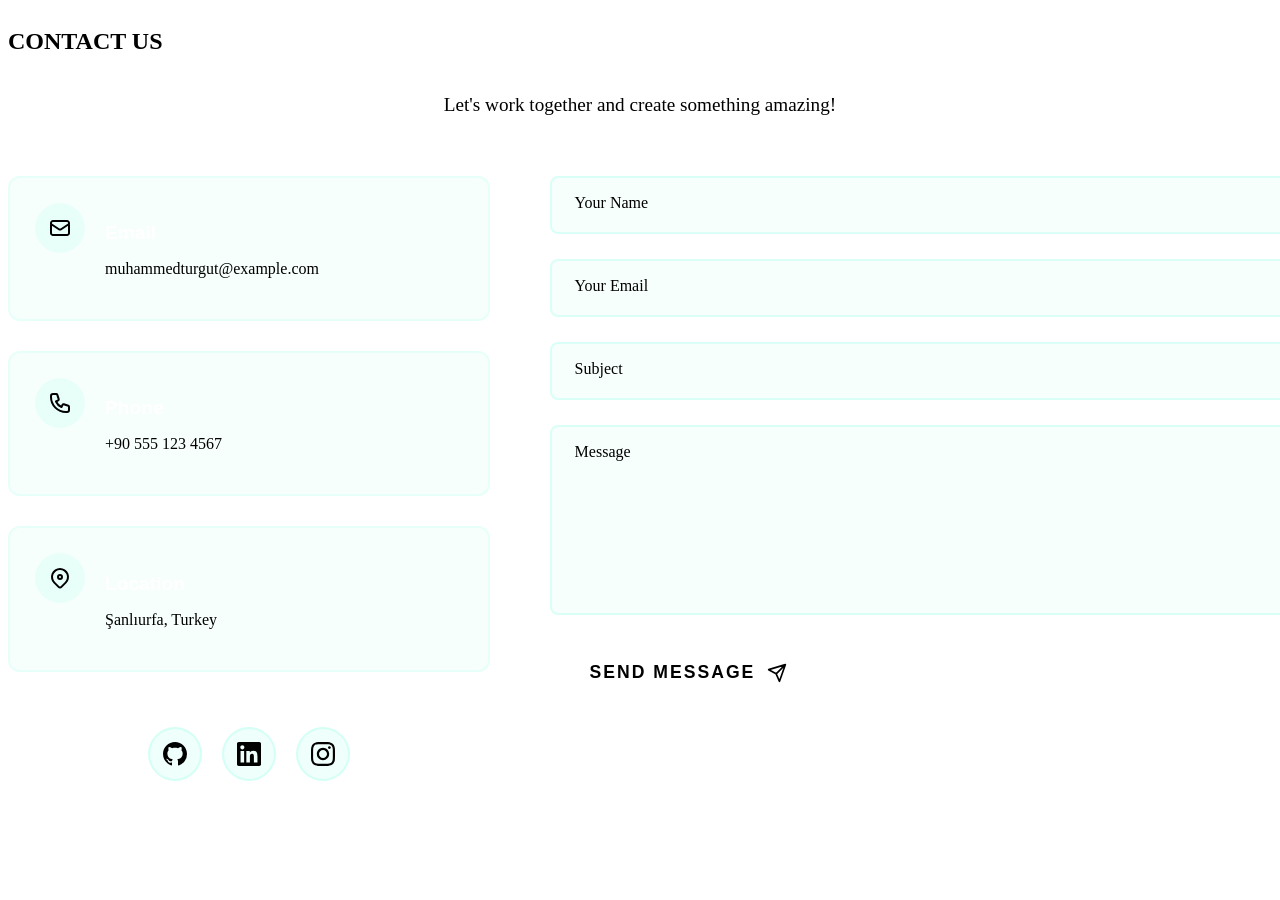
==== contact_us.html @ b5639a61 "Web Sitesi sayfalarını yapıyorum" ====
<!DOCTYPE html>
<html lang="en">
<head>
    <meta charset="UTF-8">
    <meta name="viewport" content="width=,, initial-scale=1.0">
    <title>Document</title>
    <style>
/* ============================================
   CONTACT US SECTION
   ============================================ */

#contact .section-content h1 {
  animation: fadeInUp 1s ease-out;
  position: relative;
  display: inline-block;
}

#contact .section-content h1::after {
  content: '';
  position: absolute;
  bottom: -15px;
  left: 50%;
  transform: translateX(-50%);
  width: 0;
  height: 3px;
  background: var(--accent-color);
  animation: centerLineGrow 1.2s ease-out 0.5s forwards;
}

.contact-subtitle {
  font-size: 1.2rem;
  color: var(--text-color);
  text-align: center;
  margin-bottom: 60px;
  animation: fadeInUp 1.2s ease-out 0.3s backwards;
}

.contact-container {
  display: grid;
  grid-template-columns: 1fr 1.5fr;
  gap: 60px;
  margin-top: 60px;
  animation: fadeInUp 1.4s ease-out 0.5s backwards;
}

/* ============================================
   SOL TARAF - İLETİŞİM BİLGİLERİ
   ============================================ */

.contact-info {
  display: flex;
  flex-direction: column;
  gap: 30px;
}

.contact-item {
  display: flex;
  align-items: flex-start;
  gap: 20px;
  padding: 25px;
  background: rgba(100, 255, 218, 0.05);
  border: 2px solid rgba(100, 255, 218, 0.1);
  border-radius: 12px;
  transition: all 0.4s ease;
  animation: fadeInLeft 0.8s ease-out backwards;
}

.contact-item:nth-child(1) { animation-delay: 0.6s; }
.contact-item:nth-child(2) { animation-delay: 0.7s; }
.contact-item:nth-child(3) { animation-delay: 0.8s; }

.contact-item:hover {
  background: rgba(100, 255, 218, 0.1);
  border-color: var(--accent-color);
  transform: translateX(10px);
  box-shadow: 0 10px 30px rgba(100, 255, 218, 0.2);
}

.contact-icon {
  width: 50px;
  height: 50px;
  min-width: 50px;
  display: flex;
  align-items: center;
  justify-content: center;
  background: rgba(100, 255, 218, 0.1);
  border-radius: 50%;
  transition: all 0.4s ease;
}

.contact-item:hover .contact-icon {
  background: var(--accent-color);
  transform: rotate(360deg) scale(1.1);
}

.contact-icon svg {
  width: 24px;
  height: 24px;
  color: var(--accent-color);
  transition: color 0.3s ease;
}

.contact-item:hover .contact-icon svg {
  color: #0a2332;
}

.contact-details h3 {
  font-size: 1.2rem;
  color: white;
  margin-bottom: 8px;
  font-family: 'GTProelium', sans-serif;
}

.contact-details p {
  font-size: 1rem;
  color: var(--text-color);
}

/* Sosyal Medya Linkleri */
.contact-socials {
  display: flex;
  gap: 20px;
  padding: 25px;
  justify-content: center;
  animation: fadeInLeft 0.8s ease-out 0.9s backwards;
}

.contact-socials a {
  width: 50px;
  height: 50px;
  display: flex;
  align-items: center;
  justify-content: center;
  background: rgba(100, 255, 218, 0.1);
  border: 2px solid rgba(100, 255, 218, 0.2);
  border-radius: 50%;
  transition: all 0.4s cubic-bezier(0.68, -0.55, 0.265, 1.55);
}

.contact-socials a:hover {
  background: var(--accent-color);
  border-color: var(--accent-color);
  transform: translateY(-8px) scale(1.15) rotate(5deg);
  box-shadow: 0 10px 25px rgba(100, 255, 218, 0.4);
}

.contact-socials svg {
  width: 24px;
  height: 24px;
  fill: var(--accent-color);
  transition: fill 0.3s ease;
}

.contact-socials a:hover svg {
  fill: #0a2332;
}

/* ============================================
   SAĞ TARAF - İLETİŞİM FORMU
   ============================================ */

.contact-form-wrapper {
  animation: fadeInRight 1s ease-out 0.7s backwards;
}

.contact-form {
  display: flex;
  flex-direction: column;
  gap: 25px;
}

.form-group {
  position: relative;
}

.form-group input,
.form-group textarea {
  width: 100%;
  padding: 18px 20px;
  background: rgba(100, 255, 218, 0.05);
  border: 2px solid rgba(100, 255, 218, 0.2);
  border-radius: 8px;
  color: white;
  font-size: 1rem;
  font-family: 'GTProelium', sans-serif;
  transition: all 0.3s ease;
  outline: none;
}

.form-group textarea {
  resize: vertical;
  min-height: 150px;
}

.form-group input:focus,
.form-group textarea:focus {
  border-color: var(--accent-color);
  background: rgba(100, 255, 218, 0.1);
  box-shadow: 0 0 20px rgba(100, 255, 218, 0.2);
}

.form-group label {
  position: absolute;
  left: 20px;
  top: 18px;
  color: var(--text-color);
  font-size: 1rem;
  pointer-events: none;
  transition: all 0.3s ease;
  background: transparent;
  padding: 0 5px;
}

.form-group input:focus + label,
.form-group textarea:focus + label,
.form-group input:not(:placeholder-shown) + label,
.form-group textarea:not(:placeholder-shown) + label {
  top: -12px;
  left: 15px;
  font-size: 0.85rem;
  color: var(--accent-color);
  background: var(--main-bg-color);
}

/* Submit Button */
.submit-button {
  display: inline-flex;
  align-items: center;
  justify-content: center;
  gap: 12px;
  padding: 18px 40px;
  background: transparent;
  border: 2px solid var(--accent-color);
  color: var(--accent-color);
  font-size: 1.1rem;
  font-weight: 600;
  font-family: 'Hatten', sans-serif;
  letter-spacing: 2px;
  cursor: pointer;
  border-radius: 8px;
  transition: all 0.4s cubic-bezier(0.68, -0.55, 0.265, 1.55);
  position: relative;
  overflow: hidden;
  align-self: flex-start;
}

.submit-button::before {
  content: '';
  position: absolute;
  inset: 0;
  background: var(--accent-color);
  transform: scaleX(0);
  transform-origin: left;
  transition: transform 0.4s ease;
  z-index: -1;
}

.submit-button:hover::before {
  transform: scaleX(1);
}

.submit-button:hover {
  color: #0a2332;
  transform: translateY(-5px);
  box-shadow: 0 15px 35px rgba(100, 255, 218, 0.4);
}

.submit-button svg {
  width: 20px;
  height: 20px;
  transition: transform 0.3s ease;
}

.submit-button:hover svg {
  transform: translateX(5px) rotate(45deg);
}

/* ============================================
   RESPONSIVE DESIGN
   ============================================ */

@media (max-width: 1024px) {
  .contact-container {
    grid-template-columns: 1fr;
    gap: 50px;
  }

  .contact-info {
    order: 2;
  }

  .contact-form-wrapper {
    order: 1;
  }
}

@media (max-width: 768px) {
  .contact-subtitle {
    font-size: 1rem;
  }

  .contact-item {
    padding: 20px;
  }

  .contact-details h3 {
    font-size: 1rem;
  }

  .contact-details p {
    font-size: 0.9rem;
  }

  .form-group input,
  .form-group textarea {
    padding: 15px 18px;
  }

  .submit-button {
    width: 100%;
    padding: 16px 30px;
  }
}

/* ============================================
   ANİMASYONLAR
   ============================================ */

@keyframes fadeInLeft {
  from {
    opacity: 0;
    transform: translateX(-30px);
  }
  to {
    opacity: 1;
    transform: translateX(0);
  }
}

@keyframes fadeInRight {
  from {
    opacity: 0;
    transform: translateX(30px);
  }
  to {
    opacity: 1;
    transform: translateX(0);
  }
}
</style>
</head>
<body>
    <section id="contact" class="section">
    <div class="section-content">
        <h1>CONTACT US</h1>
        <p class="contact-subtitle">Let's work together and create something amazing!</p>
        
        <div class="contact-container">
            <!-- Sol taraf - İletişim Bilgileri -->
            <div class="contact-info">
                <div class="contact-item">
                    <div class="contact-icon">
                        <svg viewBox="0 0 24 24" fill="none" xmlns="http://www.w3.org/2000/svg">
                            <path d="M3 8L10.89 13.26C11.2187 13.4793 11.6049 13.5963 12 13.5963C12.3951 13.5963 12.7813 13.4793 13.11 13.26L21 8M5 19H19C19.5304 19 20.0391 18.7893 20.4142 18.4142C20.7893 18.0391 21 17.5304 21 17V7C21 6.46957 20.7893 5.96086 20.4142 5.58579C20.0391 5.21071 19.5304 5 19 5H5C4.46957 5 3.96086 5.21071 3.58579 5.58579C3.21071 5.96086 3 6.46957 3 7V17C3 17.5304 3.21071 18.0391 3.58579 18.4142C3.96086 18.7893 4.46957 19 5 19Z" stroke="currentColor" stroke-width="2" stroke-linecap="round" stroke-linejoin="round"/>
                        </svg>
                    </div>
                    <div class="contact-details">
                        <h3>Email</h3>
                        <p>muhammedturgut@example.com</p>
                    </div>
                </div>

                <div class="contact-item">
                    <div class="contact-icon">
                        <svg viewBox="0 0 24 24" fill="none" xmlns="http://www.w3.org/2000/svg">
                            <path d="M3 5C3 3.89543 3.89543 3 5 3H8.27924C8.70967 3 9.09181 3.27543 9.22792 3.68377L10.7257 8.17721C10.8831 8.64932 10.6694 9.16531 10.2243 9.38787L7.96701 10.5165C9.06925 12.9612 11.0388 14.9308 13.4835 16.033L14.6121 13.7757C14.8347 13.3306 15.3507 13.1169 15.8228 13.2743L20.3162 14.7721C20.7246 14.9082 21 15.2903 21 15.7208V19C21 20.1046 20.1046 21 19 21H18C9.71573 21 3 14.2843 3 6V5Z" stroke="currentColor" stroke-width="2" stroke-linecap="round" stroke-linejoin="round"/>
                        </svg>
                    </div>
                    <div class="contact-details">
                        <h3>Phone</h3>
                        <p>+90 555 123 4567</p>
                    </div>
                </div>

                <div class="contact-item">
                    <div class="contact-icon">
                        <svg viewBox="0 0 24 24" fill="none" xmlns="http://www.w3.org/2000/svg">
                            <path d="M17.657 16.657L13.414 20.9C13.039 21.2746 12.5306 21.4851 12.0005 21.4851C11.4704 21.4851 10.962 21.2746 10.587 20.9L6.343 16.657C5.22422 15.5381 4.46234 14.1127 4.15369 12.5608C3.84504 11.009 4.00349 9.40047 4.60901 7.93868C5.21452 6.4769 6.2399 5.22749 7.55548 4.34846C8.87107 3.46943 10.4178 3.00024 12 3.00024C13.5822 3.00024 15.1289 3.46943 16.4445 4.34846C17.7601 5.22749 18.7855 6.4769 19.391 7.93868C19.9965 9.40047 20.155 11.009 19.8463 12.5608C19.5377 14.1127 18.7758 15.5381 17.657 16.657Z" stroke="currentColor" stroke-width="2" stroke-linecap="round" stroke-linejoin="round"/>
                            <path d="M12 13C13.1046 13 14 12.1046 14 11C14 9.89543 13.1046 9 12 9C10.8954 9 10 9.89543 10 11C10 12.1046 10.8954 13 12 13Z" stroke="currentColor" stroke-width="2" stroke-linecap="round" stroke-linejoin="round"/>
                        </svg>
                    </div>
                    <div class="contact-details">
                        <h3>Location</h3>
                        <p>Şanlıurfa, Turkey</p>
                    </div>
                </div>

                <div class="contact-socials">
                    <a href="https://github.com/muhammed-turgut" target="_blank" rel="noopener noreferrer">
                        <svg viewBox="0 0 24 24" xmlns="http://www.w3.org/2000/svg">
                            <path d="M12 0C5.37 0 0 5.37 0 12c0 5.31 3.435 9.795 8.205 11.385.6.105.825-.255.825-.57 0-.285-.015-1.23-.015-2.235-3.015.555-3.795-.735-4.035-1.41-.135-.345-.72-1.41-1.23-1.695-.42-.225-1.02-.78-.015-.795.945-.015 1.62.87 1.845 1.23 1.08 1.815 2.805 1.305 3.495.99.105-.78.42-1.305.765-1.605-2.67-.3-5.46-1.335-5.46-5.925 0-1.305.465-2.385 1.23-3.225-.12-.3-.54-1.53.12-3.18 0 0 1.005-.315 3.3 1.23.96-.27 1.98-.405 3-.405s2.04.135 3 .405c2.295-1.56 3.3-1.23 3.3-1.23.66 1.65.24 2.88.12 3.18.765.84 1.23 1.905 1.23 3.225 0 4.605-2.805 5.625-5.475 5.925.435.375.81 1.095.81 2.22 0 1.605-.015 2.895-.015 3.3 0 .315.225.69.825.57A12.02 12.02 0 0024 12c0-6.63-5.37-12-12-12z"/>
                        </svg>
                    </a>
                    <a href="https://www.linkedin.com/in/muhammed-turgut/" target="_blank" rel="noopener noreferrer">
                        <svg viewBox="0 0 24 24" xmlns="http://www.w3.org/2000/svg">
                            <path d="M20.447 20.452h-3.554v-5.569c0-1.328-.027-3.037-1.852-3.037-1.853 0-2.136 1.445-2.136 2.939v5.667H9.351V9h3.414v1.561h.046c.477-.9 1.637-1.85 3.37-1.85 3.601 0 4.267 2.37 4.267 5.455v6.286zM5.337 7.433c-1.144 0-2.063-.926-2.063-2.065 0-1.138.92-2.063 2.063-2.063 1.14 0 2.064.925 2.064 2.063 0 1.139-.925 2.065-2.064 2.065zm1.782 13.019H3.555V9h3.564v11.452zM22.225 0H1.771C.792 0 0 .774 0 1.729v20.542C0 23.227.792 24 1.771 24h20.451C23.2 24 24 23.227 24 22.271V1.729C24 .774 23.2 0 22.222 0h.003z"/>
                        </svg>
                    </a>
                    <a href="https://www.instagram.com/muhammedturgut_e?igsh=MTA4OXpsaDVxODE4aA==" target="_blank" rel="noopener noreferrer">
                        <svg viewBox="0 0 24 24" xmlns="http://www.w3.org/2000/svg">
                            <path d="M12 0C8.74 0 8.333.015 7.053.072 5.775.132 4.905.333 4.14.63c-.789.306-1.459.717-2.126 1.384S.935 3.35.63 4.14C.333 4.905.131 5.775.072 7.053.012 8.333 0 8.74 0 12s.015 3.667.072 4.947c.06 1.277.261 2.148.558 2.913.306.788.717 1.459 1.384 2.126.667.666 1.336 1.079 2.126 1.384.766.296 1.636.499 2.913.558C8.333 23.988 8.74 24 12 24s3.667-.015 4.947-.072c1.277-.06 2.148-.262 2.913-.558.788-.306 1.459-.718 2.126-1.384.666-.667 1.079-1.335 1.384-2.126.296-.765.499-1.636.558-2.913.06-1.28.072-1.687.072-4.947s-.015-3.667-.072-4.947c-.06-1.277-.262-2.149-.558-2.913-.306-.789-.718-1.459-1.384-2.126C21.319 1.347 20.651.935 19.86.63c-.765-.297-1.636-.499-2.913-.558C15.667.012 15.26 0 12 0zm0 2.16c3.203 0 3.585.016 4.85.071 1.17.055 1.805.249 2.227.415.562.217.96.477 1.382.896.419.42.679.819.896 1.381.164.422.36 1.057.413 2.227.057 1.266.07 1.646.07 4.85s-.015 3.585-.074 4.85c-.061 1.17-.256 1.805-.421 2.227-.224.562-.479.96-.899 1.382-.419.419-.824.679-1.38.896-.42.164-1.065.36-2.235.413-1.274.057-1.649.07-4.859.07-3.211 0-3.586-.015-4.859-.074-1.171-.061-1.816-.256-2.236-.421-.569-.224-.96-.479-1.379-.899-.421-.419-.69-.824-.9-1.38-.165-.42-.359-1.065-.42-2.235-.045-1.26-.061-1.649-.061-4.844 0-3.196.016-3.586.061-4.861.061-1.17.255-1.814.42-2.234.21-.57.479-.96.9-1.381.419-.419.81-.689 1.379-.898.42-.166 1.051-.361 2.221-.421 1.275-.045 1.65-.06 4.859-.06l.045.03zm0 3.678c-3.405 0-6.162 2.76-6.162 6.162 0 3.405 2.76 6.162 6.162 6.162 3.405 0 6.162-2.76 6.162-6.162 0-3.405-2.76-6.162-6.162-6.162zM12 16c-2.21 0-4-1.79-4-4s1.79-4 4-4 4 1.79 4 4-1.79 4-4 4zm7.846-10.405c0 .795-.646 1.44-1.44 1.44-.795 0-1.44-.646-1.44-1.44 0-.794.646-1.439 1.44-1.439.793-.001 1.44.645 1.44 1.439z"/>
                        </svg>
                    </a>
                </div>
            </div>

            <!-- Sağ taraf - İletişim Formu -->
            <div class="contact-form-wrapper">
                <form class="contact-form" action="#" method="POST">
                    <div class="form-group">
                        <input type="text" id="name" name="name" required placeholder=" ">
                        <label for="name">Your Name</label>
                    </div>

                    <div class="form-group">
                        <input type="email" id="email" name="email" required placeholder=" ">
                        <label for="email">Your Email</label>
                    </div>

                    <div class="form-group">
                        <input type="text" id="subject" name="subject" required placeholder=" ">
                        <label for="subject">Subject</label>
                    </div>

                    <div class="form-group">
                        <textarea id="message" name="message" rows="5" required placeholder=" "></textarea>
                        <label for="message">Message</label>
                    </div>

                    <button type="submit" class="submit-button">
                        <span>SEND MESSAGE</span>
                        <svg viewBox="0 0 24 24" fill="none" xmlns="http://www.w3.org/2000/svg">
                            <path d="M22 2L11 13M22 2L15 22L11 13M22 2L2 8L11 13" stroke="currentColor" stroke-width="2" stroke-linecap="round" stroke-linejoin="round"/>
                        </svg>
                    </button>
                </form>
            </div>
        </div>
    </div>
</section>
</body>
</html>
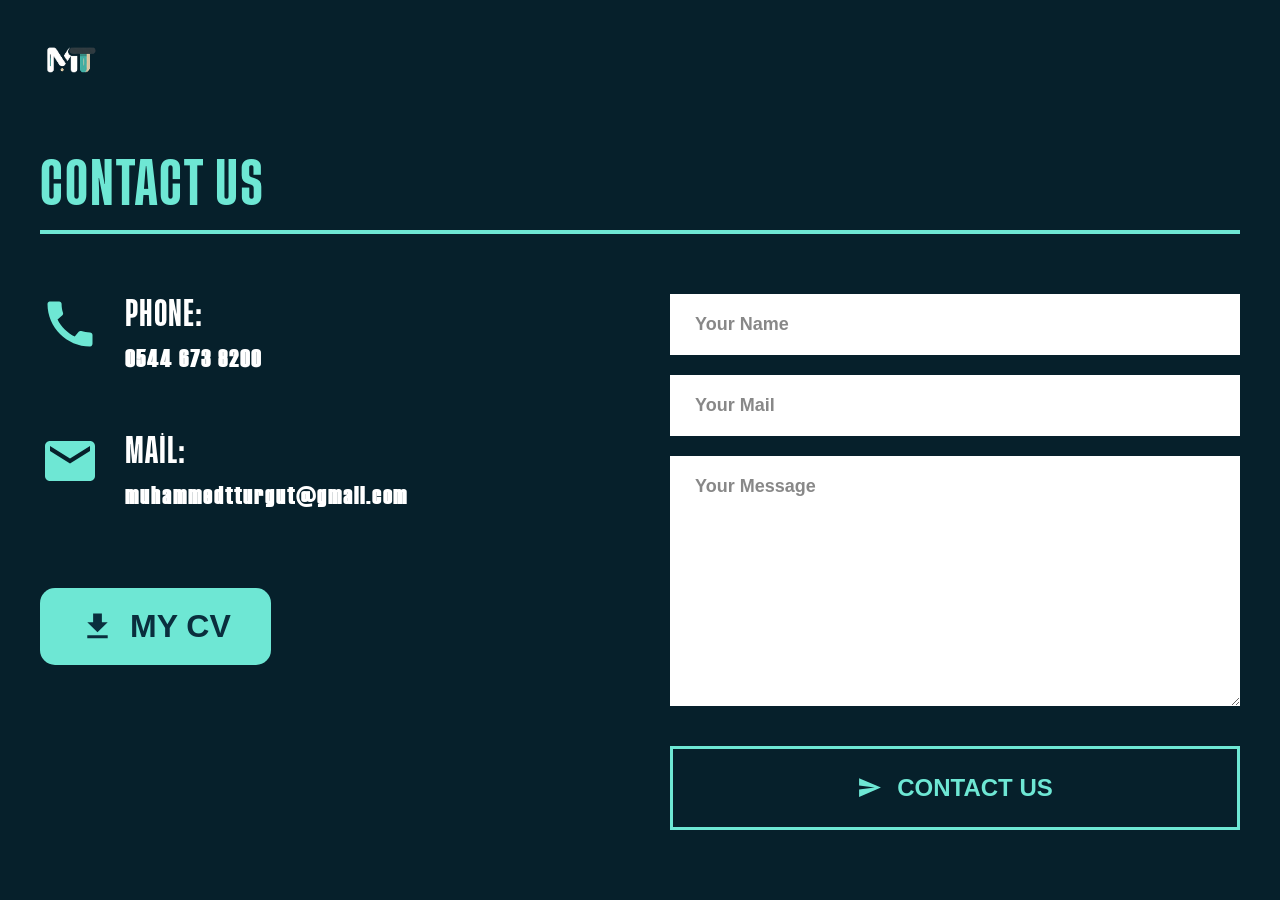
==== commit 479803c7: "ana sayfa ve iletişim sayffası düzeltildi" ====
--- a/contact_us.html
+++ b/contact_us.html
@@ -1,452 +1,310 @@
 <!DOCTYPE html>
-<html lang="en">
+<html lang="tr">
+
 <head>
     <meta charset="UTF-8">
-    <meta name="viewport" content="width=,, initial-scale=1.0">
-    <title>Document</title>
+    <meta name="viewport" content="width=device-width, initial-scale=1.0">
+    <title>Muhammed Turgut</title>
     <style>
-/* ============================================
-   CONTACT US SECTION
-   ============================================ */
-
-#contact .section-content h1 {
-  animation: fadeInUp 1s ease-out;
-  position: relative;
-  display: inline-block;
-}
-
-#contact .section-content h1::after {
-  content: '';
-  position: absolute;
-  bottom: -15px;
-  left: 50%;
-  transform: translateX(-50%);
-  width: 0;
-  height: 3px;
-  background: var(--accent-color);
-  animation: centerLineGrow 1.2s ease-out 0.5s forwards;
-}
-
-.contact-subtitle {
-  font-size: 1.2rem;
-  color: var(--text-color);
-  text-align: center;
-  margin-bottom: 60px;
-  animation: fadeInUp 1.2s ease-out 0.3s backwards;
-}
-
-.contact-container {
-  display: grid;
-  grid-template-columns: 1fr 1.5fr;
-  gap: 60px;
-  margin-top: 60px;
-  animation: fadeInUp 1.4s ease-out 0.5s backwards;
-}
-
-/* ============================================
-   SOL TARAF - İLETİŞİM BİLGİLERİ
-   ============================================ */
-
-.contact-info {
-  display: flex;
-  flex-direction: column;
-  gap: 30px;
-}
-
-.contact-item {
-  display: flex;
-  align-items: flex-start;
-  gap: 20px;
-  padding: 25px;
-  background: rgba(100, 255, 218, 0.05);
-  border: 2px solid rgba(100, 255, 218, 0.1);
-  border-radius: 12px;
-  transition: all 0.4s ease;
-  animation: fadeInLeft 0.8s ease-out backwards;
-}
-
-.contact-item:nth-child(1) { animation-delay: 0.6s; }
-.contact-item:nth-child(2) { animation-delay: 0.7s; }
-.contact-item:nth-child(3) { animation-delay: 0.8s; }
-
-.contact-item:hover {
-  background: rgba(100, 255, 218, 0.1);
-  border-color: var(--accent-color);
-  transform: translateX(10px);
-  box-shadow: 0 10px 30px rgba(100, 255, 218, 0.2);
-}
-
-.contact-icon {
-  width: 50px;
-  height: 50px;
-  min-width: 50px;
-  display: flex;
-  align-items: center;
-  justify-content: center;
-  background: rgba(100, 255, 218, 0.1);
-  border-radius: 50%;
-  transition: all 0.4s ease;
-}
-
-.contact-item:hover .contact-icon {
-  background: var(--accent-color);
-  transform: rotate(360deg) scale(1.1);
-}
-
-.contact-icon svg {
-  width: 24px;
-  height: 24px;
-  color: var(--accent-color);
-  transition: color 0.3s ease;
-}
-
-.contact-item:hover .contact-icon svg {
-  color: #0a2332;
-}
-
-.contact-details h3 {
-  font-size: 1.2rem;
-  color: white;
-  margin-bottom: 8px;
-  font-family: 'GTProelium', sans-serif;
-}
-
-.contact-details p {
-  font-size: 1rem;
-  color: var(--text-color);
-}
-
-/* Sosyal Medya Linkleri */
-.contact-socials {
-  display: flex;
-  gap: 20px;
-  padding: 25px;
-  justify-content: center;
-  animation: fadeInLeft 0.8s ease-out 0.9s backwards;
-}
-
-.contact-socials a {
-  width: 50px;
-  height: 50px;
-  display: flex;
-  align-items: center;
-  justify-content: center;
-  background: rgba(100, 255, 218, 0.1);
-  border: 2px solid rgba(100, 255, 218, 0.2);
-  border-radius: 50%;
-  transition: all 0.4s cubic-bezier(0.68, -0.55, 0.265, 1.55);
-}
-
-.contact-socials a:hover {
-  background: var(--accent-color);
-  border-color: var(--accent-color);
-  transform: translateY(-8px) scale(1.15) rotate(5deg);
-  box-shadow: 0 10px 25px rgba(100, 255, 218, 0.4);
-}
-
-.contact-socials svg {
-  width: 24px;
-  height: 24px;
-  fill: var(--accent-color);
-  transition: fill 0.3s ease;
-}
-
-.contact-socials a:hover svg {
-  fill: #0a2332;
-}
-
-/* ============================================
-   SAĞ TARAF - İLETİŞİM FORMU
-   ============================================ */
-
-.contact-form-wrapper {
-  animation: fadeInRight 1s ease-out 0.7s backwards;
-}
-
-.contact-form {
-  display: flex;
-  flex-direction: column;
-  gap: 25px;
-}
-
-.form-group {
-  position: relative;
-}
-
-.form-group input,
-.form-group textarea {
-  width: 100%;
-  padding: 18px 20px;
-  background: rgba(100, 255, 218, 0.05);
-  border: 2px solid rgba(100, 255, 218, 0.2);
-  border-radius: 8px;
-  color: white;
-  font-size: 1rem;
-  font-family: 'GTProelium', sans-serif;
-  transition: all 0.3s ease;
-  outline: none;
-}
-
-.form-group textarea {
-  resize: vertical;
-  min-height: 150px;
-}
-
-.form-group input:focus,
-.form-group textarea:focus {
-  border-color: var(--accent-color);
-  background: rgba(100, 255, 218, 0.1);
-  box-shadow: 0 0 20px rgba(100, 255, 218, 0.2);
-}
-
-.form-group label {
-  position: absolute;
-  left: 20px;
-  top: 18px;
-  color: var(--text-color);
-  font-size: 1rem;
-  pointer-events: none;
-  transition: all 0.3s ease;
-  background: transparent;
-  padding: 0 5px;
-}
-
-.form-group input:focus + label,
-.form-group textarea:focus + label,
-.form-group input:not(:placeholder-shown) + label,
-.form-group textarea:not(:placeholder-shown) + label {
-  top: -12px;
-  left: 15px;
-  font-size: 0.85rem;
-  color: var(--accent-color);
-  background: var(--main-bg-color);
-}
-
-/* Submit Button */
-.submit-button {
-  display: inline-flex;
-  align-items: center;
-  justify-content: center;
-  gap: 12px;
-  padding: 18px 40px;
-  background: transparent;
-  border: 2px solid var(--accent-color);
-  color: var(--accent-color);
-  font-size: 1.1rem;
-  font-weight: 600;
-  font-family: 'Hatten', sans-serif;
-  letter-spacing: 2px;
-  cursor: pointer;
-  border-radius: 8px;
-  transition: all 0.4s cubic-bezier(0.68, -0.55, 0.265, 1.55);
-  position: relative;
-  overflow: hidden;
-  align-self: flex-start;
-}
-
-.submit-button::before {
-  content: '';
-  position: absolute;
-  inset: 0;
-  background: var(--accent-color);
-  transform: scaleX(0);
-  transform-origin: left;
-  transition: transform 0.4s ease;
-  z-index: -1;
-}
-
-.submit-button:hover::before {
-  transform: scaleX(1);
-}
-
-.submit-button:hover {
-  color: #0a2332;
-  transform: translateY(-5px);
-  box-shadow: 0 15px 35px rgba(100, 255, 218, 0.4);
-}
-
-.submit-button svg {
-  width: 20px;
-  height: 20px;
-  transition: transform 0.3s ease;
-}
-
-.submit-button:hover svg {
-  transform: translateX(5px) rotate(45deg);
-}
-
-/* ============================================
-   RESPONSIVE DESIGN
-   ============================================ */
-
-@media (max-width: 1024px) {
-  .contact-container {
-    grid-template-columns: 1fr;
-    gap: 50px;
-  }
-
-  .contact-info {
-    order: 2;
-  }
-
-  .contact-form-wrapper {
-    order: 1;
-  }
-}
-
-@media (max-width: 768px) {
-  .contact-subtitle {
-    font-size: 1rem;
-  }
-
-  .contact-item {
-    padding: 20px;
-  }
-
-  .contact-details h3 {
-    font-size: 1rem;
-  }
-
-  .contact-details p {
-    font-size: 0.9rem;
-  }
-
-  .form-group input,
-  .form-group textarea {
-    padding: 15px 18px;
-  }
-
-  .submit-button {
-    width: 100%;
-    padding: 16px 30px;
-  }
-}
-
-/* ============================================
-   ANİMASYONLAR
-   ============================================ */
-
-@keyframes fadeInLeft {
-  from {
-    opacity: 0;
-    transform: translateX(-30px);
-  }
-  to {
-    opacity: 1;
-    transform: translateX(0);
-  }
-}
-
-@keyframes fadeInRight {
-  from {
-    opacity: 0;
-    transform: translateX(30px);
-  }
-  to {
-    opacity: 1;
-    transform: translateX(0);
-  }
-}
-</style>
+        * {
+            margin: 0;
+            padding: 0;
+            box-sizing: border-box;
+        }
+
+        @font-face {
+            font-family: 'GTProelium';
+            src: url('assets/fonts/gt_proelium.otf') format('opentype');
+            font-weight: normal;
+            font-style: normal;
+        }
+
+        @font-face {
+            font-family: 'Hatten';
+            src: url('assets/fonts/hatten.ttf') format('truetype');
+            font-weight: normal;
+            font-style: normal;
+        }
+
+        body {
+            font-family: 'Arial Black', Arial, sans-serif;
+            background: #06202B;
+            min-height: 100vh;
+            padding: 40px 20px;
+        }
+
+        .container {
+            max-width: 1200px;
+            margin: 0 auto;
+        }
+
+        h1 {
+            font-family: 'GTProelium', Arial Black, sans-serif;
+            color: #6ee7d4;
+            font-size: 48px;
+            font-weight: 900;
+            text-transform: uppercase;
+            margin-bottom: 10px;
+            letter-spacing: 2px;
+        }
+
+        h3 {
+            font-family: 'GTProelium', Arial Black, sans-serif;
+            color: #ffffff;
+            font-size: 24px;
+            font-weight: 900;
+            text-transform: uppercase;
+            margin-bottom: 10px;
+            letter-spacing: 2px;
+        }
+
+        p {
+            font-family: 'Hatten', sans-serif;
+            font-weight: normal;
+            color: #ffffff;
+            font-size: 20px;
+            margin-bottom: 10px;
+            letter-spacing: 2px;
+        }
+
+        .logo {
+            margin-bottom: 60px;
+        }
+
+        .logo img {
+            width: 60px;
+            height: auto;
+        }
+
+        h1 {
+            color: #6ee7d4;
+            font-size: 48px;
+            font-weight: 900;
+            text-transform: uppercase;
+            margin-bottom: 10px;
+            letter-spacing: 2px;
+        }
+
+        .title-underline {
+            width: 100%;
+            height: 4px;
+            background: #6ee7d4;
+            margin-bottom: 60px;
+        }
+
+        .content-wrapper {
+            display: grid;
+            grid-template-columns: 1fr 1fr;
+            gap: 60px;
+            align-items: start;
+        }
+
+        .contact-info {
+            color: white;
+        }
+
+        .info-item {
+            display: flex;
+            align-items: flex-start;
+            margin-bottom: 50px;
+        }
+
+        .info-icon {
+            width: 60px;
+            height: 60px;
+            margin-right: 25px;
+            flex-shrink: 0;
+        }
+
+        .info-icon svg {
+            width: 100%;
+            height: 100%;
+            fill: #6ee7d4;
+        }
+
+        .info-text h3 {
+            font-size: 28px;
+            font-weight: 900;
+            text-transform: uppercase;
+            margin-bottom: 8px;
+            letter-spacing: 1px;
+        }
+
+        .info-text p {
+            font-size: 24px;
+            font-weight: 700;
+        }
+
+        .cv-button {
+            display: inline-flex;
+            align-items: center;
+            gap: 15px;
+            background: #6ee7d4;
+            color: #0a2e3d;
+            padding: 20px 40px;
+            border-radius: 15px;
+            text-decoration: none;
+            font-size: 32px;
+            font-weight: 900;
+            text-transform: uppercase;
+            transition: all 0.3s ease;
+            margin-top: 20px;
+        }
+
+        .cv-button:hover {
+            transform: translateY(-3px);
+            box-shadow: 0 10px 25px rgba(110, 231, 212, 0.3);
+        }
+
+        .cv-icon {
+            width: 35px;
+            height: 35px;
+        }
+
+        .contact-form {
+            display: flex;
+            flex-direction: column;
+            gap: 20px;
+        }
+
+        .form-input {
+            width: 100%;
+            padding: 20px 25px;
+            font-size: 18px;
+            font-weight: 600;
+            color: #888;
+            background: white;
+            border: none;
+            outline: none;
+            font-family: Arial, sans-serif;
+        }
+
+        .form-input::placeholder {
+            color: #888;
+            font-weight: 600;
+        }
+
+        textarea.form-input {
+            min-height: 250px;
+            resize: vertical;
+        }
+
+        .submit-button {
+            width: 100%;
+            padding: 25px;
+            background: transparent;
+            border: 3px solid #6ee7d4;
+            color: #6ee7d4;
+            font-size: 24px;
+            font-weight: 900;
+            text-transform: uppercase;
+            cursor: pointer;
+            transition: all 0.3s ease;
+            display: flex;
+            align-items: center;
+            justify-content: center;
+            gap: 15px;
+            margin-top: 20px;
+        }
+
+        .submit-button:hover {
+            background: #6ee7d4;
+            color: #0a2e3d;
+            transform: translateY(-2px);
+        }
+
+        .submit-icon {
+            width: 25px;
+            height: 25px;
+        }
+
+        @media (max-width: 968px) {
+            .content-wrapper {
+                grid-template-columns: 1fr;
+                gap: 40px;
+            }
+
+            h1 {
+                font-size: 36px;
+            }
+
+            .info-text h3 {
+                font-size: 22px;
+            }
+
+            .info-text p {
+                font-size: 18px;
+            }
+
+            .cv-button {
+                font-size: 24px;
+                padding: 15px 30px;
+            }
+        }
+    </style>
 </head>
+
 <body>
-    <section id="contact" class="section">
-    <div class="section-content">
-        <h1>CONTACT US</h1>
-        <p class="contact-subtitle">Let's work together and create something amazing!</p>
-        
-        <div class="contact-container">
-            <!-- Sol taraf - İletişim Bilgileri -->
+    <div class="container">
+        <div class="logo">
+            <a href="index.html">
+                <img src="assets/image/site_logo.png" alt="MU Logo">
+            </a>
+        </div>
+
+
+        <h1>Contact Us</h1>
+        <div class="title-underline"></div>
+
+        <div class="content-wrapper">
             <div class="contact-info">
-                <div class="contact-item">
-                    <div class="contact-icon">
-                        <svg viewBox="0 0 24 24" fill="none" xmlns="http://www.w3.org/2000/svg">
-                            <path d="M3 8L10.89 13.26C11.2187 13.4793 11.6049 13.5963 12 13.5963C12.3951 13.5963 12.7813 13.4793 13.11 13.26L21 8M5 19H19C19.5304 19 20.0391 18.7893 20.4142 18.4142C20.7893 18.0391 21 17.5304 21 17V7C21 6.46957 20.7893 5.96086 20.4142 5.58579C20.0391 5.21071 19.5304 5 19 5H5C4.46957 5 3.96086 5.21071 3.58579 5.58579C3.21071 5.96086 3 6.46957 3 7V17C3 17.5304 3.21071 18.0391 3.58579 18.4142C3.96086 18.7893 4.46957 19 5 19Z" stroke="currentColor" stroke-width="2" stroke-linecap="round" stroke-linejoin="round"/>
+                <div class="info-item">
+                    <div class="info-icon">
+                        <svg viewBox="0 0 24 24">
+                            <path
+                                d="M20.01 15.38c-1.23 0-2.42-.2-3.53-.56-.35-.12-.74-.03-1.01.24l-1.57 1.97c-2.83-1.35-5.48-3.9-6.89-6.83l1.95-1.66c.27-.28.35-.67.24-1.02-.37-1.11-.56-2.3-.56-3.53 0-.54-.45-.99-.99-.99H4.19C3.65 3 3 3.24 3 3.99 3 13.28 10.73 21 20.01 21c.71 0 .99-.63.99-1.18v-3.45c0-.54-.45-.99-.99-.99z" />
                         </svg>
                     </div>
-                    <div class="contact-details">
-                        <h3>Email</h3>
-                        <p>muhammedturgut@example.com</p>
+                    <div class="info-text">
+                        <h3>Phone:</h3>
+                        <p>0544 673 8200</p>
                     </div>
                 </div>
 
-                <div class="contact-item">
-                    <div class="contact-icon">
-                        <svg viewBox="0 0 24 24" fill="none" xmlns="http://www.w3.org/2000/svg">
-                            <path d="M3 5C3 3.89543 3.89543 3 5 3H8.27924C8.70967 3 9.09181 3.27543 9.22792 3.68377L10.7257 8.17721C10.8831 8.64932 10.6694 9.16531 10.2243 9.38787L7.96701 10.5165C9.06925 12.9612 11.0388 14.9308 13.4835 16.033L14.6121 13.7757C14.8347 13.3306 15.3507 13.1169 15.8228 13.2743L20.3162 14.7721C20.7246 14.9082 21 15.2903 21 15.7208V19C21 20.1046 20.1046 21 19 21H18C9.71573 21 3 14.2843 3 6V5Z" stroke="currentColor" stroke-width="2" stroke-linecap="round" stroke-linejoin="round"/>
+                <div class="info-item">
+                    <div class="info-icon">
+                        <svg viewBox="0 0 24 24">
+                            <path
+                                d="M20 4H4c-1.1 0-1.99.9-1.99 2L2 18c0 1.1.9 2 2 2h16c1.1 0 2-.9 2-2V6c0-1.1-.9-2-2-2zm0 4l-8 5-8-5V6l8 5 8-5v2z" />
                         </svg>
                     </div>
-                    <div class="contact-details">
-                        <h3>Phone</h3>
-                        <p>+90 555 123 4567</p>
+                    <div class="info-text">
+                        <h3>Mail:</h3>
+                        <p>muhammedtturgut@gmail.com</p>
                     </div>
                 </div>
 
-                <div class="contact-item">
-                    <div class="contact-icon">
-                        <svg viewBox="0 0 24 24" fill="none" xmlns="http://www.w3.org/2000/svg">
-                            <path d="M17.657 16.657L13.414 20.9C13.039 21.2746 12.5306 21.4851 12.0005 21.4851C11.4704 21.4851 10.962 21.2746 10.587 20.9L6.343 16.657C5.22422 15.5381 4.46234 14.1127 4.15369 12.5608C3.84504 11.009 4.00349 9.40047 4.60901 7.93868C5.21452 6.4769 6.2399 5.22749 7.55548 4.34846C8.87107 3.46943 10.4178 3.00024 12 3.00024C13.5822 3.00024 15.1289 3.46943 16.4445 4.34846C17.7601 5.22749 18.7855 6.4769 19.391 7.93868C19.9965 9.40047 20.155 11.009 19.8463 12.5608C19.5377 14.1127 18.7758 15.5381 17.657 16.657Z" stroke="currentColor" stroke-width="2" stroke-linecap="round" stroke-linejoin="round"/>
-                            <path d="M12 13C13.1046 13 14 12.1046 14 11C14 9.89543 13.1046 9 12 9C10.8954 9 10 9.89543 10 11C10 12.1046 10.8954 13 12 13Z" stroke="currentColor" stroke-width="2" stroke-linecap="round" stroke-linejoin="round"/>
-                        </svg>
-                    </div>
-                    <div class="contact-details">
-                        <h3>Location</h3>
-                        <p>Şanlıurfa, Turkey</p>
-                    </div>
-                </div>
-
-                <div class="contact-socials">
-                    <a href="https://github.com/muhammed-turgut" target="_blank" rel="noopener noreferrer">
-                        <svg viewBox="0 0 24 24" xmlns="http://www.w3.org/2000/svg">
-                            <path d="M12 0C5.37 0 0 5.37 0 12c0 5.31 3.435 9.795 8.205 11.385.6.105.825-.255.825-.57 0-.285-.015-1.23-.015-2.235-3.015.555-3.795-.735-4.035-1.41-.135-.345-.72-1.41-1.23-1.695-.42-.225-1.02-.78-.015-.795.945-.015 1.62.87 1.845 1.23 1.08 1.815 2.805 1.305 3.495.99.105-.78.42-1.305.765-1.605-2.67-.3-5.46-1.335-5.46-5.925 0-1.305.465-2.385 1.23-3.225-.12-.3-.54-1.53.12-3.18 0 0 1.005-.315 3.3 1.23.96-.27 1.98-.405 3-.405s2.04.135 3 .405c2.295-1.56 3.3-1.23 3.3-1.23.66 1.65.24 2.88.12 3.18.765.84 1.23 1.905 1.23 3.225 0 4.605-2.805 5.625-5.475 5.925.435.375.81 1.095.81 2.22 0 1.605-.015 2.895-.015 3.3 0 .315.225.69.825.57A12.02 12.02 0 0024 12c0-6.63-5.37-12-12-12z"/>
-                        </svg>
-                    </a>
-                    <a href="https://www.linkedin.com/in/muhammed-turgut/" target="_blank" rel="noopener noreferrer">
-                        <svg viewBox="0 0 24 24" xmlns="http://www.w3.org/2000/svg">
-                            <path d="M20.447 20.452h-3.554v-5.569c0-1.328-.027-3.037-1.852-3.037-1.853 0-2.136 1.445-2.136 2.939v5.667H9.351V9h3.414v1.561h.046c.477-.9 1.637-1.85 3.37-1.85 3.601 0 4.267 2.37 4.267 5.455v6.286zM5.337 7.433c-1.144 0-2.063-.926-2.063-2.065 0-1.138.92-2.063 2.063-2.063 1.14 0 2.064.925 2.064 2.063 0 1.139-.925 2.065-2.064 2.065zm1.782 13.019H3.555V9h3.564v11.452zM22.225 0H1.771C.792 0 0 .774 0 1.729v20.542C0 23.227.792 24 1.771 24h20.451C23.2 24 24 23.227 24 22.271V1.729C24 .774 23.2 0 22.222 0h.003z"/>
-                        </svg>
-                    </a>
-                    <a href="https://www.instagram.com/muhammedturgut_e?igsh=MTA4OXpsaDVxODE4aA==" target="_blank" rel="noopener noreferrer">
-                        <svg viewBox="0 0 24 24" xmlns="http://www.w3.org/2000/svg">
-                            <path d="M12 0C8.74 0 8.333.015 7.053.072 5.775.132 4.905.333 4.14.63c-.789.306-1.459.717-2.126 1.384S.935 3.35.63 4.14C.333 4.905.131 5.775.072 7.053.012 8.333 0 8.74 0 12s.015 3.667.072 4.947c.06 1.277.261 2.148.558 2.913.306.788.717 1.459 1.384 2.126.667.666 1.336 1.079 2.126 1.384.766.296 1.636.499 2.913.558C8.333 23.988 8.74 24 12 24s3.667-.015 4.947-.072c1.277-.06 2.148-.262 2.913-.558.788-.306 1.459-.718 2.126-1.384.666-.667 1.079-1.335 1.384-2.126.296-.765.499-1.636.558-2.913.06-1.28.072-1.687.072-4.947s-.015-3.667-.072-4.947c-.06-1.277-.262-2.149-.558-2.913-.306-.789-.718-1.459-1.384-2.126C21.319 1.347 20.651.935 19.86.63c-.765-.297-1.636-.499-2.913-.558C15.667.012 15.26 0 12 0zm0 2.16c3.203 0 3.585.016 4.85.071 1.17.055 1.805.249 2.227.415.562.217.96.477 1.382.896.419.42.679.819.896 1.381.164.422.36 1.057.413 2.227.057 1.266.07 1.646.07 4.85s-.015 3.585-.074 4.85c-.061 1.17-.256 1.805-.421 2.227-.224.562-.479.96-.899 1.382-.419.419-.824.679-1.38.896-.42.164-1.065.36-2.235.413-1.274.057-1.649.07-4.859.07-3.211 0-3.586-.015-4.859-.074-1.171-.061-1.816-.256-2.236-.421-.569-.224-.96-.479-1.379-.899-.421-.419-.69-.824-.9-1.38-.165-.42-.359-1.065-.42-2.235-.045-1.26-.061-1.649-.061-4.844 0-3.196.016-3.586.061-4.861.061-1.17.255-1.814.42-2.234.21-.57.479-.96.9-1.381.419-.419.81-.689 1.379-.898.42-.166 1.051-.361 2.221-.421 1.275-.045 1.65-.06 4.859-.06l.045.03zm0 3.678c-3.405 0-6.162 2.76-6.162 6.162 0 3.405 2.76 6.162 6.162 6.162 3.405 0 6.162-2.76 6.162-6.162 0-3.405-2.76-6.162-6.162-6.162zM12 16c-2.21 0-4-1.79-4-4s1.79-4 4-4 4 1.79 4 4-1.79 4-4 4zm7.846-10.405c0 .795-.646 1.44-1.44 1.44-.795 0-1.44-.646-1.44-1.44 0-.794.646-1.439 1.44-1.439.793-.001 1.44.645 1.44 1.439z"/>
-                        </svg>
-                    </a>
-                </div>
+                <a href="#" class="cv-button">
+                    <svg class="cv-icon" viewBox="0 0 24 24" fill="currentColor">
+                        <path d="M19 9h-4V3H9v6H5l7 7 7-7zM5 18v2h14v-2H5z" />
+                    </svg>
+                    My CV
+                </a>
             </div>
 
-            <!-- Sağ taraf - İletişim Formu -->
-            <div class="contact-form-wrapper">
-                <form class="contact-form" action="#" method="POST">
-                    <div class="form-group">
-                        <input type="text" id="name" name="name" required placeholder=" ">
-                        <label for="name">Your Name</label>
-                    </div>
-
-                    <div class="form-group">
-                        <input type="email" id="email" name="email" required placeholder=" ">
-                        <label for="email">Your Email</label>
-                    </div>
-
-                    <div class="form-group">
-                        <input type="text" id="subject" name="subject" required placeholder=" ">
-                        <label for="subject">Subject</label>
-                    </div>
-
-                    <div class="form-group">
-                        <textarea id="message" name="message" rows="5" required placeholder=" "></textarea>
-                        <label for="message">Message</label>
-                    </div>
-
-                    <button type="submit" class="submit-button">
-                        <span>SEND MESSAGE</span>
-                        <svg viewBox="0 0 24 24" fill="none" xmlns="http://www.w3.org/2000/svg">
-                            <path d="M22 2L11 13M22 2L15 22L11 13M22 2L2 8L11 13" stroke="currentColor" stroke-width="2" stroke-linecap="round" stroke-linejoin="round"/>
-                        </svg>
-                    </button>
-                </form>
-            </div>
+            <form class="contact-form">
+                <input type="text" class="form-input" placeholder="Your Name" required>
+                <input type="email" class="form-input" placeholder="Your Mail" required>
+                <textarea class="form-input" placeholder="Your Message" required></textarea>
+                <button type="submit" class="submit-button">
+                    <svg class="submit-icon" viewBox="0 0 24 24" fill="currentColor">
+                        <path d="M2.01 21L23 12 2.01 3 2 10l15 2-15 2z" />
+                    </svg>
+                    Contact Us
+                </button>
+            </form>
         </div>
     </div>
-</section>
 </body>
+
 </html>
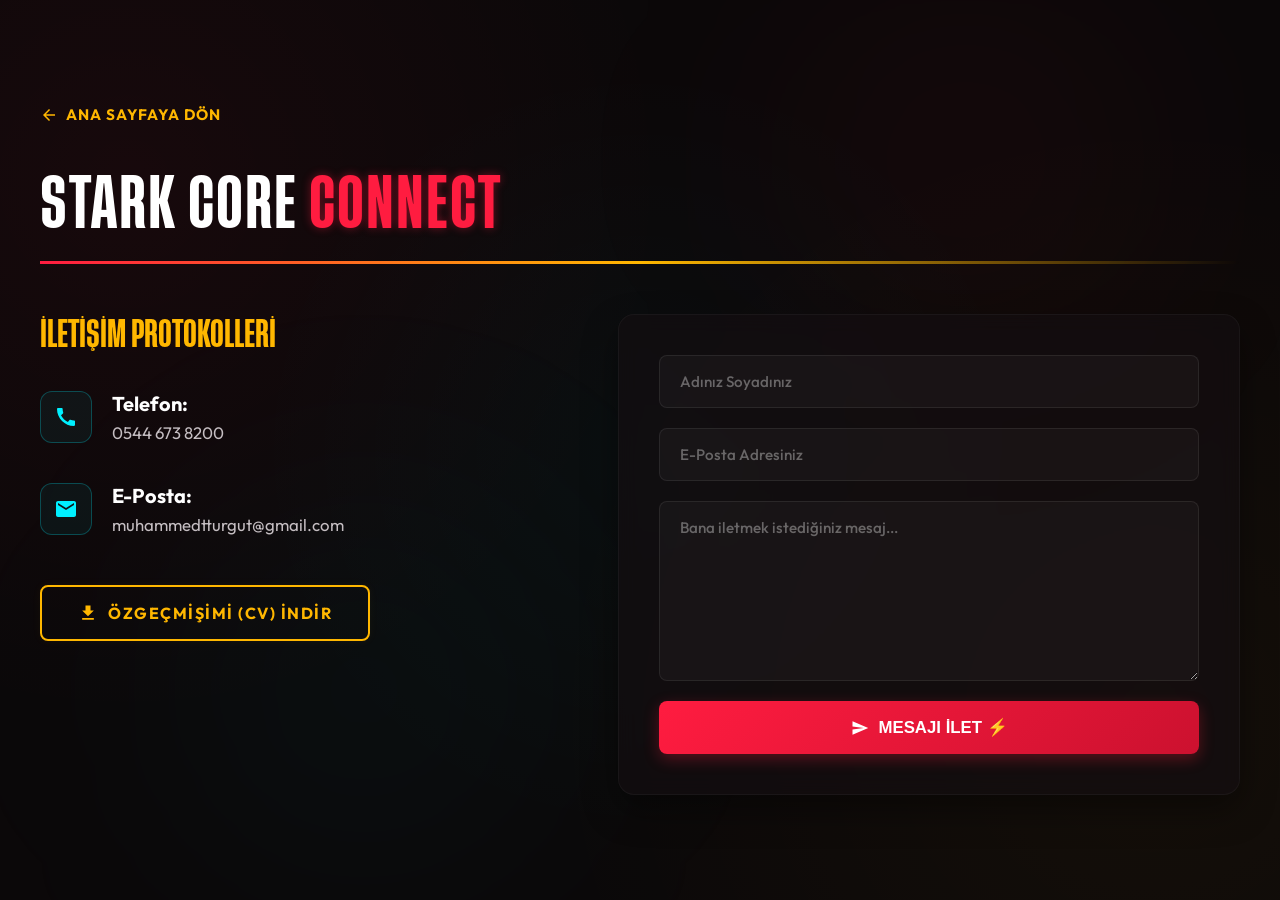
==== commit aa98414d: "refactor: web sayfamın temasını değiştirdim." ====
--- a/contact_us.html
+++ b/contact_us.html
@@ -4,303 +4,152 @@
 <head>
     <meta charset="UTF-8">
     <meta name="viewport" content="width=device-width, initial-scale=1.0">
-    <title>Muhammed Turgut</title>
+    <title>Stark Core Connect - İletişim</title>
+    
+    <!-- 🎨 Aynı fütüristik stil dosyasını yüklüyoruz -->
+    <link rel="stylesheet" href="style.css">
+    
     <style>
-        * {
-            margin: 0;
-            padding: 0;
-            box-sizing: border-box;
-        }
-
-        @font-face {
-            font-family: 'GTProelium';
-            src: url('assets/fonts/gt_proelium.otf') format('opentype');
-            font-weight: normal;
-            font-style: normal;
-        }
-
-        @font-face {
-            font-family: 'Hatten';
-            src: url('assets/fonts/hatten.ttf') format('truetype');
-            font-weight: normal;
-            font-style: normal;
-        }
-
+        /* İletişim sayfasına özel ek ince ayarlar */
         body {
-            font-family: 'Arial Black', Arial, sans-serif;
-            background: #06202B;
+            display: flex;
+            align-items: center;
+            justify-content: center;
             min-height: 100vh;
             padding: 40px 20px;
         }
-
-        .container {
+        
+        .contact-page-container {
             max-width: 1200px;
+            width: 100%;
             margin: 0 auto;
+            position: relative;
+            z-index: 10;
         }
 
-        h1 {
-            font-family: 'GTProelium', Arial Black, sans-serif;
-            color: #6ee7d4;
-            font-size: 48px;
-            font-weight: 900;
+        .back-home-btn {
+            display: inline-flex;
+            align-items: center;
+            gap: 8px;
+            color: var(--accent-gold);
+            text-decoration: none;
+            font-weight: 700;
+            font-size: 0.95rem;
             text-transform: uppercase;
-            margin-bottom: 10px;
-            letter-spacing: 2px;
+            letter-spacing: 1px;
+            margin-bottom: 40px;
+            transition: all 0.3s ease;
         }
 
-        h3 {
-            font-family: 'GTProelium', Arial Black, sans-serif;
-            color: #ffffff;
-            font-size: 24px;
-            font-weight: 900;
-            text-transform: uppercase;
-            margin-bottom: 10px;
-            letter-spacing: 2px;
+        .back-home-btn:hover {
+            color: var(--accent-red);
+            transform: translateX(-5px);
         }
 
-        p {
-            font-family: 'Hatten', sans-serif;
-            font-weight: normal;
-            color: #ffffff;
-            font-size: 20px;
-            margin-bottom: 10px;
-            letter-spacing: 2px;
+        .back-home-btn svg {
+            width: 18px;
+            height: 18px;
+            fill: currentColor;
         }
 
-        .logo {
-            margin-bottom: 60px;
-        }
-
-        .logo img {
-            width: 60px;
-            height: auto;
-        }
-
-        h1 {
-            color: #6ee7d4;
-            font-size: 48px;
-            font-weight: 900;
-            text-transform: uppercase;
-            margin-bottom: 10px;
-            letter-spacing: 2px;
-        }
-
-        .title-underline {
-            width: 100%;
-            height: 4px;
-            background: #6ee7d4;
-            margin-bottom: 60px;
-        }
-
-        .content-wrapper {
-            display: grid;
-            grid-template-columns: 1fr 1fr;
-            gap: 60px;
-            align-items: start;
-        }
-
-        .contact-info {
-            color: white;
-        }
-
-        .info-item {
-            display: flex;
-            align-items: flex-start;
+        .contact-header {
             margin-bottom: 50px;
         }
 
-        .info-icon {
-            width: 60px;
-            height: 60px;
-            margin-right: 25px;
-            flex-shrink: 0;
+        .contact-title {
+            font-size: 3.5rem;
+            font-family: var(--font-title);
+            color: #fff;
+            text-transform: uppercase;
+            letter-spacing: 2px;
+            margin-bottom: 15px;
         }
 
-        .info-icon svg {
-            width: 100%;
-            height: 100%;
-            fill: #6ee7d4;
+        .contact-title span {
+            color: var(--accent-red);
+            text-shadow: 0 0 10px rgba(255, 28, 64, 0.4);
         }
 
-        .info-text h3 {
-            font-size: 28px;
-            font-weight: 900;
-            text-transform: uppercase;
-            margin-bottom: 8px;
-            letter-spacing: 1px;
-        }
-
-        .info-text p {
-            font-size: 24px;
-            font-weight: 700;
-        }
-
-        .cv-button {
-            display: inline-flex;
-            align-items: center;
-            gap: 15px;
-            background: #6ee7d4;
-            color: #0a2e3d;
-            padding: 20px 40px;
-            border-radius: 15px;
-            text-decoration: none;
-            font-size: 32px;
-            font-weight: 900;
-            text-transform: uppercase;
-            transition: all 0.3s ease;
-            margin-top: 20px;
-        }
-
-        .cv-button:hover {
-            transform: translateY(-3px);
-            box-shadow: 0 10px 25px rgba(110, 231, 212, 0.3);
-        }
-
-        .cv-icon {
-            width: 35px;
-            height: 35px;
-        }
-
-        .contact-form {
-            display: flex;
-            flex-direction: column;
-            gap: 20px;
-        }
-
-        .form-input {
+        .title-divider {
             width: 100%;
-            padding: 20px 25px;
-            font-size: 18px;
-            font-weight: 600;
-            color: #888;
-            background: white;
-            border: none;
-            outline: none;
-            font-family: Arial, sans-serif;
-        }
-
-        .form-input::placeholder {
-            color: #888;
-            font-weight: 600;
-        }
-
-        textarea.form-input {
-            min-height: 250px;
-            resize: vertical;
-        }
-
-        .submit-button {
-            width: 100%;
-            padding: 25px;
-            background: transparent;
-            border: 3px solid #6ee7d4;
-            color: #6ee7d4;
-            font-size: 24px;
-            font-weight: 900;
-            text-transform: uppercase;
-            cursor: pointer;
-            transition: all 0.3s ease;
-            display: flex;
-            align-items: center;
-            justify-content: center;
-            gap: 15px;
-            margin-top: 20px;
-        }
-
-        .submit-button:hover {
-            background: #6ee7d4;
-            color: #0a2e3d;
-            transform: translateY(-2px);
-        }
-
-        .submit-icon {
-            width: 25px;
-            height: 25px;
-        }
-
-        @media (max-width: 968px) {
-            .content-wrapper {
-                grid-template-columns: 1fr;
-                gap: 40px;
-            }
-
-            h1 {
-                font-size: 36px;
-            }
-
-            .info-text h3 {
-                font-size: 22px;
-            }
-
-            .info-text p {
-                font-size: 18px;
-            }
-
-            .cv-button {
-                font-size: 24px;
-                padding: 15px 30px;
-            }
+            height: 3px;
+            background: linear-gradient(90deg, var(--accent-red), var(--accent-gold), transparent);
         }
     </style>
+    
+    <script src="contact.js" defer></script>
 </head>
 
 <body>
-    <div class="container">
-        <div class="logo">
-            <a href="index.html">
-                <img src="assets/image/site_logo.png" alt="MU Logo">
-            </a>
+    <!-- 🌌 Arka Plan Fütüristik Işımalar -->
+    <div class="blur-circle blur-circle-1"></div>
+    <div class="blur-circle blur-circle-2"></div>
+
+    <div class="contact-page-container">
+        <!-- Ana Sayfaya Dönüş -->
+        <a href="index.html" class="back-home-btn">
+            <svg viewBox="0 0 24 24">
+                <path d="M20 11H7.83l5.59-5.59L12 4l-8 8 8 8 1.41-1.41L7.83 13H20v-2z"/>
+            </svg>
+            ANA SAYFAYA DÖN
+        </a>
+
+        <!-- Başlık -->
+        <div class="contact-header">
+            <h1 class="contact-title">STARK CORE<span> CONNECT</span></h1>
+            <div class="title-divider"></div>
         </div>
 
-
-        <h1>Contact Us</h1>
-        <div class="title-underline"></div>
-
-        <div class="content-wrapper">
-            <div class="contact-info">
+        <!-- İletişim Detayları Grid -->
+        <div class="contact-grid" style="margin-top: 0;">
+            <!-- İletişim Bilgileri -->
+            <div class="contact-info-container">
+                <h3 class="contact-subtitle">İLETİŞİM PROTOKOLLERİ</h3>
+                
                 <div class="info-item">
                     <div class="info-icon">
                         <svg viewBox="0 0 24 24">
-                            <path
-                                d="M20.01 15.38c-1.23 0-2.42-.2-3.53-.56-.35-.12-.74-.03-1.01.24l-1.57 1.97c-2.83-1.35-5.48-3.9-6.89-6.83l1.95-1.66c.27-.28.35-.67.24-1.02-.37-1.11-.56-2.3-.56-3.53 0-.54-.45-.99-.99-.99H4.19C3.65 3 3 3.24 3 3.99 3 13.28 10.73 21 20.01 21c.71 0 .99-.63.99-1.18v-3.45c0-.54-.45-.99-.99-.99z" />
+                            <path d="M20.01 15.38c-1.23 0-2.42-.2-3.53-.56-.35-.12-.74-.03-1.01.24l-1.57 1.97c-2.83-1.35-5.48-3.9-6.89-6.83l1.95-1.66c.27-.28.35-.67.24-1.02-.37-1.11-.56-2.3-.56-3.53 0-.54-.45-.99-.99-.99H4.19C3.65 3 3 3.24 3 3.99 3 13.28 10.73 21 20.01 21c.71 0 .99-.63.99-1.18v-3.45c0-.54-.45-.99-.99-.99z" />
                         </svg>
                     </div>
                     <div class="info-text">
-                        <h3>Phone:</h3>
+                        <h3>Telefon:</h3>
                         <p>0544 673 8200</p>
                     </div>
                 </div>
-
+                
                 <div class="info-item">
                     <div class="info-icon">
                         <svg viewBox="0 0 24 24">
-                            <path
-                                d="M20 4H4c-1.1 0-1.99.9-1.99 2L2 18c0 1.1.9 2 2 2h16c1.1 0 2-.9 2-2V6c0-1.1-.9-2-2-2zm0 4l-8 5-8-5V6l8 5 8-5v2z" />
+                            <path d="M20 4H4c-1.1 0-1.99.9-1.99 2L2 18c0 1.1.9 2 2 2h16c1.1 0 2-.9 2-2V6c0-1.1-.9-2-2-2zm0 4l-8 5-8-5V6l8 5 8-5v2z" />
                         </svg>
                     </div>
                     <div class="info-text">
-                        <h3>Mail:</h3>
+                        <h3>E-Posta:</h3>
                         <p>muhammedtturgut@gmail.com</p>
                     </div>
                 </div>
-
-                <a href="#" class="cv-button">
-                    <svg class="cv-icon" viewBox="0 0 24 24" fill="currentColor">
-                        <path d="M19 9h-4V3H9v6H5l7 7 7-7zM5 18v2h14v-2H5z" />
-                    </svg>
-                    My CV
-                </a>
+                
+                <div style="margin-top: 50px;">
+                    <a href="#" class="btn-stark btn-stark-outlined" style="gap: 10px;">
+                        <svg viewBox="0 0 24 24" fill="currentColor" style="width: 20px; height: 20px;">
+                            <path d="M19 9h-4V3H9v6H5l7 7 7-7zM5 18v2h14v-2H5z" />
+                        </svg>
+                        ÖZGEÇMİŞİMİ (CV) İNDİR
+                    </a>
+                </div>
             </div>
-
+            
+            <!-- Fütüristik İletişim Formu -->
             <form class="contact-form">
-                <input type="text" class="form-input" placeholder="Your Name" required>
-                <input type="email" class="form-input" placeholder="Your Mail" required>
-                <textarea class="form-input" placeholder="Your Message" required></textarea>
-                <button type="submit" class="submit-button">
-                    <svg class="submit-icon" viewBox="0 0 24 24" fill="currentColor">
+                <input type="text" class="form-input" placeholder="Adınız Soyadınız" required>
+                <input type="email" class="form-input" placeholder="E-Posta Adresiniz" required>
+                <textarea class="form-input" placeholder="Bana iletmek istediğiniz mesaj..." required></textarea>
+                <button type="submit" class="btn-submit">
+                    <svg viewBox="0 0 24 24" fill="currentColor">
                         <path d="M2.01 21L23 12 2.01 3 2 10l15 2-15 2z" />
                     </svg>
-                    Contact Us
+                    MESAJI İLET ⚡
                 </button>
             </form>
         </div>
--- a/style.css
+++ b/style.css
@@ -0,0 +1,1580 @@
+/* 🤖 Muhammed Turgut - Fütüristik Demir Adam (Iron Man) Tasarım Sistemi (style.css) */
+/* Stark Industries UI/UX Lab © 2026. Arayüz protokolü başlatıldı. */
+
+@import url('https://fonts.googleapis.com/css2?family=Outfit:wght@300;400;500;600;700;800;900&display=swap');
+
+/* 🎨 Iron Man Tasarım Değişkenleri */
+:root {
+  --main-bg: #0b0809;             /* Metalik Karbon Siyahı */
+  --card-bg: rgba(20, 15, 17, 0.65); /* Yarı saydam metalik panel */
+  --accent-red: #ff1c40;          /* Hot Rod Stark Kırmızısı */
+  --accent-red-hover: #e51335;
+  --accent-gold: #ffb700;         /* Zırh Altın Sarısı */
+  --glow-cyan: #00f0ff;           /* Ark Reaktörü Buz Mavisi */
+  --text-primary: #ffffff;        /* Birincil Metin Beyazı */
+  --text-secondary: #c5bec2;      /* İkincil Kül Grisi */
+  --border-glow: rgba(0, 240, 255, 0.15);
+  
+  --font-body: 'Outfit', sans-serif;
+  --font-title: 'GTProelium', 'Outfit', sans-serif;
+  --font-accent: 'Hatten', 'Outfit', sans-serif;
+}
+
+@font-face {
+  font-family: 'GTProelium';
+  src: url('assets/fonts/gt_proelium.otf') format('opentype');
+  font-weight: normal;
+  font-style: normal;
+}
+
+@font-face {
+  font-family: 'Hatten';
+  src: url('assets/fonts/hatten.ttf') format('truetype');
+  font-weight: normal;
+  font-style: normal;
+}
+
+/* ============================================
+   GENEL AYARLAR & RESET
+   ============================================ */
+* {
+  margin: 0;
+  padding: 0;
+  box-sizing: border-box;
+}
+
+html {
+  scroll-behavior: smooth;
+  scrollbar-width: thin;
+  scrollbar-color: var(--accent-red) var(--main-bg);
+}
+
+body {
+  background-color: var(--main-bg);
+  color: var(--text-primary);
+  font-family: var(--font-body);
+  overflow-x: hidden;
+  position: relative;
+  background-image: 
+    radial-gradient(circle at 10% 20%, rgba(255, 28, 64, 0.05) 0%, transparent 40%),
+    radial-gradient(circle at 90% 80%, rgba(255, 183, 0, 0.04) 0%, transparent 45%),
+    radial-gradient(circle at 50% 50%, rgba(0, 240, 255, 0.03) 0%, transparent 50%);
+  background-attachment: fixed;
+}
+
+/* Fütüristik Blur Daireler */
+.blur-circle {
+  position: fixed;
+  border-radius: 50%;
+  filter: blur(120px);
+  pointer-events: none;
+  z-index: 1;
+}
+
+.blur-circle-1 {
+  top: -10%;
+  right: 5%;
+  width: 500px;
+  height: 500px;
+  background: radial-gradient(circle, rgba(255, 28, 64, 0.08) 0%, rgba(255, 28, 64, 0) 70%);
+  animation: blurPulse1 12s ease-in-out infinite alternate;
+}
+
+.blur-circle-2 {
+  bottom: -10%;
+  left: 5%;
+  width: 600px;
+  height: 600px;
+  background: radial-gradient(circle, rgba(0, 240, 255, 0.05) 0%, rgba(0, 240, 255, 0) 70%);
+  animation: blurPulse2 15s ease-in-out infinite alternate;
+}
+
+/* ============================================
+   SOL DOCK NAVİGASYON (FLOATING DOCK BAR)
+   ============================================ */
+.floating-dock {
+  position: fixed;
+  left: 45px;
+  top: 50%;
+  transform: translateY(-50%);
+  width: 72px;
+  background: rgba(22, 17, 19, 0.7);
+  border: 1px solid rgba(255, 28, 64, 0.25);
+  border-radius: 40px;
+  padding: 30px 0;
+  display: flex;
+  flex-direction: column;
+  align-items: center;
+  gap: 24px;
+  backdrop-filter: blur(15px);
+  box-shadow: 
+    0 15px 35px rgba(0, 0, 0, 0.6),
+    0 0 15px rgba(0, 240, 255, 0.08);
+  z-index: 999;
+  transition: all 0.4s cubic-bezier(0.165, 0.84, 0.44, 1);
+}
+
+.floating-dock::before {
+  content: '';
+  position: absolute;
+  top: -2px; left: -2px; right: -2px; bottom: -2px;
+  border-radius: 42px;
+  background: linear-gradient(180deg, var(--accent-red), transparent, var(--accent-gold));
+  z-index: -1;
+  opacity: 0.3;
+}
+
+/* Logo alanı */
+.dock-logo {
+  width: 44px;
+  height: 44px;
+  display: flex;
+  align-items: center;
+  justify-content: center;
+  border-bottom: 1px solid rgba(255, 255, 255, 0.1);
+  padding-bottom: 15px;
+  margin-bottom: 5px;
+}
+
+.dock-logo img {
+  width: 32px;
+  height: auto;
+  filter: drop-shadow(0 0 5px var(--accent-red));
+  transition: transform 0.5s ease;
+}
+
+.dock-logo img:hover {
+  transform: rotate(360deg) scale(1.15);
+}
+
+/* Navigasyon Linkleri */
+.dock-link {
+  position: relative;
+  width: 46px;
+  height: 46px;
+  border-radius: 50%;
+  display: flex;
+  align-items: center;
+  justify-content: center;
+  color: var(--text-secondary);
+  text-decoration: none;
+  background: rgba(255, 255, 255, 0.02);
+  border: 1px solid rgba(255, 255, 255, 0.05);
+  transition: all 0.3s cubic-bezier(0.175, 0.885, 0.32, 1.275);
+}
+
+.dock-link svg {
+  width: 20px;
+  height: 20px;
+  fill: currentColor;
+  transition: transform 0.3s ease;
+}
+
+.dock-link:hover {
+  color: var(--accent-red);
+  background: rgba(255, 28, 64, 0.1);
+  border-color: rgba(255, 28, 64, 0.4);
+  box-shadow: 0 0 10px rgba(255, 28, 64, 0.2);
+}
+
+.dock-link:hover svg {
+  transform: scale(1.15);
+}
+
+/* Aktif Durum Protokolü (Ark Reaktörü Mavisi) */
+.dock-link.active {
+  color: var(--glow-cyan);
+  background: rgba(0, 240, 255, 0.1);
+  border-color: var(--glow-cyan);
+  box-shadow: 
+    0 0 15px rgba(0, 240, 255, 0.4),
+    inset 0 0 8px rgba(0, 240, 255, 0.2);
+}
+
+/* İsim etiketi (Tooltip) */
+.dock-link::after {
+  content: attr(data-title);
+  position: absolute;
+  left: 90px;
+  background: var(--card-bg);
+  border: 1px solid var(--accent-red);
+  color: #fff;
+  padding: 6px 14px;
+  font-size: 0.8rem;
+  font-weight: 600;
+  border-radius: 4px;
+  white-space: nowrap;
+  opacity: 0;
+  pointer-events: none;
+  transform: translateX(-15px);
+  transition: all 0.3s cubic-bezier(0.075, 0.82, 0.165, 1);
+  box-shadow: 0 5px 15px rgba(0,0,0,0.5);
+}
+
+.dock-link:hover::after {
+  opacity: 1;
+  transform: translateX(0);
+}
+
+/* ============================================
+   ANA İÇERİK YAPISI (WRAPPERS)
+   ============================================ */
+.main-wrapper {
+  margin-left: 170px; /* Sol dock için alan bırakıyoruz */
+  padding-right: 50px;
+}
+
+/* Bölümler */
+section {
+  min-height: 100vh;
+  display: flex;
+  align-items: center;
+  justify-content: center;
+  padding: 100px 0;
+  position: relative;
+  z-index: 2;
+}
+
+.section-content {
+  max-width: 1200px;
+  width: 100%;
+}
+
+.section-title {
+  font-size: 3rem;
+  font-family: var(--font-title);
+  color: #fff;
+  text-transform: uppercase;
+  margin-bottom: 50px;
+  position: relative;
+  display: inline-block;
+  letter-spacing: 2px;
+}
+
+.section-title span {
+  color: var(--accent-red);
+  text-shadow: 0 0 10px rgba(255, 28, 64, 0.4);
+}
+
+.section-title::after {
+  content: '';
+  position: absolute;
+  bottom: -10px;
+  left: 0;
+  width: 80px;
+  height: 4px;
+  background: linear-gradient(90deg, var(--accent-red), var(--accent-gold));
+  border-radius: 2px;
+}
+
+/* ============================================
+   KAHRAMAN ALANI (HERO SECTION - #main)
+   ============================================ */
+#main {
+  min-height: 100vh;
+  display: grid;
+  grid-template-columns: 1.2fr 0.8fr;
+  align-items: center;
+  gap: 60px;
+}
+
+.hero-content {
+  max-width: 700px;
+}
+
+.hero-welcome {
+  font-family: var(--font-accent);
+  color: var(--accent-gold);
+  font-size: 1.6rem;
+  letter-spacing: 3px;
+  margin-bottom: 10px;
+  text-transform: uppercase;
+}
+
+.hero-title {
+  font-size: 5rem;
+  font-weight: 900;
+  line-height: 1.05;
+  margin-bottom: 20px;
+  font-family: var(--font-title);
+  background: linear-gradient(135deg, #ffffff 30%, var(--accent-red) 100%);
+  -webkit-background-clip: text;
+  -webkit-text-fill-color: transparent;
+  background-clip: text;
+  letter-spacing: -1px;
+}
+
+.hero-subtitle-container {
+  min-height: 38px;
+  margin-bottom: 30px;
+}
+
+.hero-subtitle {
+  color: var(--glow-cyan);
+  font-size: 1.8rem;
+  font-weight: 600;
+  text-shadow: 0 0 15px rgba(0, 240, 255, 0.45);
+  border-right: 3px solid var(--glow-cyan);
+  white-space: nowrap;
+  animation: blinkCursor 0.75s step-end infinite;
+}
+
+.hero-description {
+  color: var(--text-secondary);
+  font-size: 1.15rem;
+  line-height: 1.8;
+  margin-bottom: 45px;
+}
+
+/* Butonlar */
+.hero-actions {
+  display: flex;
+  gap: 20px;
+}
+
+.btn-stark {
+  display: inline-flex;
+  align-items: center;
+  justify-content: center;
+  padding: 16px 36px;
+  font-size: 1rem;
+  font-weight: 700;
+  font-family: var(--font-body);
+  text-transform: uppercase;
+  text-decoration: none;
+  letter-spacing: 1.5px;
+  border-radius: 8px;
+  transition: all 0.3s cubic-bezier(0.175, 0.885, 0.32, 1.275);
+  cursor: pointer;
+}
+
+.btn-stark-filled {
+  background: linear-gradient(135deg, var(--accent-red) 0%, #cc112f 100%);
+  color: #fff;
+  border: none;
+  box-shadow: 
+    0 5px 20px rgba(255, 28, 64, 0.35),
+    0 0 10px rgba(0, 240, 255, 0.1);
+}
+
+.btn-stark-filled:hover {
+  transform: translateY(-4px);
+  box-shadow: 
+    0 8px 25px rgba(255, 28, 64, 0.5),
+    0 0 15px rgba(0, 240, 255, 0.3);
+  background: linear-gradient(135deg, #ff3c5b 0%, var(--accent-red) 100%);
+}
+
+.btn-stark-outlined {
+  background: transparent;
+  color: var(--accent-gold);
+  border: 2px solid var(--accent-gold);
+  box-shadow: 0 0 10px rgba(255, 183, 0, 0.05);
+}
+
+.btn-stark-outlined:hover {
+  transform: translateY(-4px);
+  background: rgba(255, 183, 0, 0.08);
+  border-color: #ffd000;
+  color: #fff;
+  box-shadow: 0 8px 20px rgba(255, 183, 0, 0.2);
+}
+
+/* FÜTÜRİSTİK GÖRSEL ALAN (ARK REAKTÖRÜ PROVASI) */
+.hero-visual {
+  display: flex;
+  justify-content: center;
+  align-items: center;
+  position: relative;
+}
+
+/* Dönen Ark Reaktörü Çemberleri */
+.arc-reactor-ring {
+  position: absolute;
+  border-radius: 50%;
+  border: 1px dashed var(--glow-cyan);
+  opacity: 0.3;
+  pointer-events: none;
+}
+
+.arc-reactor-1 {
+  width: 440px;
+  height: 440px;
+  animation: rotateClockwise 25s linear infinite;
+  border-width: 2px;
+  opacity: 0.15;
+}
+
+.arc-reactor-2 {
+  width: 380px;
+  height: 380px;
+  animation: rotateCounterClockwise 15s linear infinite;
+  border: 2px dotted var(--accent-red);
+  opacity: 0.2;
+}
+
+.developer-avatar-container {
+  position: relative;
+  width: 300px;
+  height: 300px;
+  border-radius: 50%;
+  padding: 8px;
+  background: linear-gradient(135deg, var(--accent-red), var(--accent-gold));
+  box-shadow: 
+    0 0 30px rgba(255, 28, 64, 0.4),
+    0 0 50px rgba(0, 240, 255, 0.2);
+  z-index: 5;
+  animation: floatAvatar 6s ease-in-out infinite;
+}
+
+.developer-avatar-container::before {
+  content: '';
+  position: absolute;
+  top: -10px; left: -10px; right: -10px; bottom: -10px;
+  border-radius: 50%;
+  border: 2px solid var(--glow-cyan);
+  box-shadow: 0 0 20px rgba(0, 240, 255, 0.3);
+  animation: pulseReactor 3s ease-in-out infinite;
+}
+
+.developer-avatar {
+  width: 100%;
+  height: 100%;
+  border-radius: 50%;
+  object-fit: cover;
+  border: 4px solid var(--main-bg);
+  background-color: var(--main-bg);
+}
+
+/* ============================================
+   HAKKINDA ALANI (ABOUT SECTION - #about)
+   ============================================ */
+.about-grid {
+  display: grid;
+  grid-template-columns: 320px 1fr;
+  gap: 60px;
+  align-items: start;
+}
+
+.about-card-visual {
+  display: flex;
+  flex-direction: column;
+  align-items: center;
+}
+
+.about-image-wrapper {
+  width: 260px;
+  height: 260px;
+  border-radius: 20px;
+  overflow: hidden;
+  border: 3px solid rgba(255, 28, 64, 0.3);
+  box-shadow: 
+    0 10px 30px rgba(0,0,0,0.5),
+    0 0 15px rgba(255, 28, 64, 0.15);
+  position: relative;
+  transition: all 0.4s ease;
+}
+
+.about-image-wrapper img {
+  width: 100%;
+  height: 100%;
+  object-fit: cover;
+  transition: transform 0.5s ease;
+}
+
+.about-image-wrapper:hover img {
+  transform: scale(1.08) rotate(1deg);
+}
+
+.about-image-wrapper::after {
+  content: '';
+  position: absolute;
+  top: 0; left: 0; right: 0; bottom: 0;
+  border: 1px solid var(--glow-cyan);
+  border-radius: 18px;
+  pointer-events: none;
+  opacity: 0.4;
+  margin: 5px;
+}
+
+.about-content-box {
+  background: var(--card-bg);
+  border: 1px solid rgba(255, 255, 255, 0.05);
+  border-left: 4px solid var(--accent-red);
+  padding: 40px;
+  border-radius: 12px;
+  backdrop-filter: blur(10px);
+  box-shadow: 0 15px 35px rgba(0,0,0,0.4);
+  position: relative;
+}
+
+.about-content-box::before {
+  content: 'STARK CORE v3.5';
+  position: absolute;
+  top: 15px;
+  right: 20px;
+  font-family: var(--font-body);
+  font-size: 0.75rem;
+  font-weight: 700;
+  color: rgba(255, 255, 255, 0.15);
+  letter-spacing: 1px;
+}
+
+.about-subtitle {
+  font-family: var(--font-title);
+  color: var(--accent-gold);
+  font-size: 2.2rem;
+  margin-bottom: 25px;
+}
+
+.about-text {
+  font-size: 1.1rem;
+  line-height: 1.8;
+  color: var(--text-secondary);
+}
+
+.about-text p {
+  margin-bottom: 20px;
+}
+
+/* ============================================
+   YETENEKLER ALANI (SKILLS SECTION - #skills)
+   ============================================ */
+.skills-grid {
+  display: grid;
+  grid-template-columns: repeat(auto-fit, minmax(280px, 1fr));
+  gap: 35px;
+  margin-top: 20px;
+}
+
+.skill-item {
+  background: var(--card-bg);
+  border: 1px solid rgba(255, 255, 255, 0.04);
+  padding: 30px;
+  border-radius: 12px;
+  backdrop-filter: blur(10px);
+  text-align: center;
+  transition: all 0.3s cubic-bezier(0.165, 0.84, 0.44, 1);
+  position: relative;
+  overflow: hidden;
+}
+
+.skill-item::before {
+  content: '';
+  position: absolute;
+  top: 0; left: 0; right: 0; height: 3px;
+  background: linear-gradient(90deg, var(--accent-red), var(--accent-gold));
+  opacity: 0.5;
+}
+
+.skill-item:hover {
+  transform: translateY(-8px);
+  border-color: rgba(0, 240, 255, 0.25);
+  box-shadow: 
+    0 15px 30px rgba(0, 0, 0, 0.5),
+    0 0 15px rgba(0, 240, 255, 0.1);
+}
+
+.skill-icon {
+  width: 76px;
+  height: 76px;
+  margin: 0 auto 20px;
+  display: flex;
+  align-items: center;
+  justify-content: center;
+  border-radius: 16px;
+  background: rgba(255, 28, 64, 0.05);
+  border: 1px solid rgba(255, 28, 64, 0.15);
+  transition: all 0.3s ease;
+}
+
+.skill-item:hover .skill-icon {
+  background: rgba(0, 240, 255, 0.06);
+  border-color: var(--glow-cyan);
+  box-shadow: 0 0 15px rgba(0, 240, 255, 0.25);
+}
+
+.skill-icon img {
+  width: 44px;
+  height: 44px;
+  object-fit: contain;
+}
+
+.skill-name {
+  font-size: 1.25rem;
+  font-weight: 700;
+  color: #fff;
+  margin-bottom: 15px;
+}
+
+.skill-bar {
+  width: 100%;
+  height: 8px;
+  background: rgba(255, 255, 255, 0.05);
+  border-radius: 10px;
+  overflow: hidden;
+  position: relative;
+  border: 1px solid rgba(255, 255, 255, 0.02);
+}
+
+.skill-progress {
+  height: 100%;
+  background: linear-gradient(90deg, var(--accent-red), var(--accent-gold));
+  border-radius: 10px;
+  width: 0%; /* JavaScript dinamik olarak dolduracak */
+  transition: width 1.5s cubic-bezier(0.19, 1, 0.22, 1);
+  box-shadow: 0 0 8px var(--accent-red);
+}
+
+/* ============================================
+   PROJELER ALANI (PROJECTS SECTION - #project)
+   ============================================ */
+
+/* Kategori Filtreleri */
+.projects-filter {
+  display: flex;
+  justify-content: center;
+  gap: 15px;
+  margin-bottom: 45px;
+}
+
+.filter-btn {
+  background: rgba(255,255,255,0.02);
+  border: 1px solid rgba(255, 255, 255, 0.08);
+  color: var(--text-secondary);
+  padding: 10px 24px;
+  font-size: 0.95rem;
+  font-weight: 600;
+  border-radius: 30px;
+  cursor: pointer;
+  transition: all 0.3s cubic-bezier(0.175, 0.885, 0.32, 1.275);
+}
+
+.filter-btn:hover {
+  color: #fff;
+  border-color: var(--accent-red);
+  background: rgba(255, 28, 64, 0.05);
+}
+
+.filter-btn.active {
+  color: #fff;
+  background: var(--accent-red);
+  border-color: var(--accent-red);
+  box-shadow: 0 5px 15px rgba(255, 28, 64, 0.4);
+}
+
+/* Projeler Grid */
+.projects-grid {
+  display: grid;
+  grid-template-columns: repeat(auto-fill, minmax(360px, 1fr));
+  gap: 30px;
+  transition: all 0.4s ease;
+}
+
+/* Proje Kartı */
+.project-card {
+  background: var(--card-bg);
+  border: 1px solid rgba(255, 255, 255, 0.04);
+  border-radius: 14px;
+  padding: 30px;
+  display: flex;
+  flex-direction: column;
+  min-height: 380px;
+  backdrop-filter: blur(10px);
+  position: relative;
+  transition: all 0.3s cubic-bezier(0.165, 0.84, 0.44, 1);
+  box-shadow: 0 10px 30px rgba(0,0,0,0.3);
+}
+
+.project-card::before {
+  content: '';
+  position: absolute;
+  top: 0; left: 0; right: 0; bottom: 0;
+  border-radius: 14px;
+  border: 1px solid transparent;
+  pointer-events: none;
+  transition: all 0.3s ease;
+}
+
+.project-card:hover {
+  transform: translateY(-10px);
+  box-shadow: 
+    0 20px 40px rgba(0,0,0,0.6),
+    0 0 20px rgba(255, 28, 64, 0.1);
+}
+
+.project-card:hover::before {
+  border-color: rgba(255, 28, 64, 0.3);
+}
+
+/* Kart Üst Bilgisi */
+.project-card-header {
+  display: flex;
+  justify-content: space-between;
+  align-items: center;
+  margin-bottom: 25px;
+  width: 100%;
+}
+
+.project-icon {
+  width: 58px;
+  height: 58px;
+  border-radius: 12px;
+  background: rgba(255, 255, 255, 0.03);
+  border: 1px solid rgba(255, 255, 255, 0.08);
+  display: flex;
+  align-items: center;
+  justify-content: center;
+  overflow: hidden;
+}
+
+.project-icon img {
+  width: 36px;
+  height: 36px;
+  object-fit: cover;
+}
+
+.project-category-badge {
+  font-size: 0.75rem;
+  font-weight: 700;
+  color: var(--accent-gold);
+  background: rgba(255, 183, 0, 0.1);
+  border: 1px solid rgba(255, 183, 0, 0.25);
+  padding: 4px 12px;
+  border-radius: 20px;
+  text-transform: uppercase;
+  letter-spacing: 1px;
+}
+
+/* Başlık & Açıklama */
+.project-title {
+  font-size: 1.45rem;
+  font-family: var(--font-body);
+  font-weight: 700;
+  color: #fff;
+  margin-bottom: 12px;
+}
+
+.project-description {
+  color: var(--text-secondary);
+  font-size: 0.95rem;
+  line-height: 1.6;
+  margin-bottom: 20px;
+  flex-grow: 1;
+}
+
+/* Teknoloji etiketleri */
+.project-tech-tags {
+  display: flex;
+  flex-wrap: wrap;
+  gap: 8px;
+  margin-bottom: 25px;
+}
+
+.tech-tag {
+  font-size: 0.75rem;
+  font-weight: 600;
+  color: var(--text-secondary);
+  background: rgba(255, 255, 255, 0.03);
+  border: 1px solid rgba(255, 255, 255, 0.06);
+  padding: 4px 10px;
+  border-radius: 4px;
+}
+
+/* Kart Aksiyonları */
+.project-card-actions {
+  display: grid;
+  grid-template-columns: 1fr 1fr;
+  gap: 12px;
+  width: 100%;
+}
+
+.project-btn-detail {
+  background: rgba(255, 28, 64, 0.05);
+  color: var(--accent-red);
+  border: 1px solid rgba(255, 28, 64, 0.25);
+  padding: 10px 0;
+  font-size: 0.85rem;
+  font-weight: 700;
+  border-radius: 6px;
+  cursor: pointer;
+  transition: all 0.3s ease;
+  text-align: center;
+  letter-spacing: 1px;
+}
+
+.project-btn-detail:hover {
+  background: var(--accent-red);
+  color: #fff;
+  border-color: var(--accent-red);
+  box-shadow: 0 4px 12px rgba(255, 28, 64, 0.3);
+}
+
+.project-btn-github {
+  display: flex;
+  align-items: center;
+  justify-content: center;
+  gap: 6px;
+  background: rgba(255, 255, 255, 0.03);
+  color: #fff;
+  border: 1px solid rgba(255, 255, 255, 0.08);
+  padding: 10px 0;
+  font-size: 0.85rem;
+  font-weight: 700;
+  border-radius: 6px;
+  text-decoration: none;
+  cursor: pointer;
+  transition: all 0.3s ease;
+  letter-spacing: 1px;
+}
+
+.project-btn-github:hover {
+  background: rgba(255, 255, 255, 0.08);
+  border-color: rgba(255,255,255,0.2);
+}
+
+.github-icon {
+  width: 16px;
+  height: 16px;
+  fill: currentColor;
+}
+
+/* ============================================
+   BLOG ALANI (BLOG SECTION - #blog) [NEW]
+   ============================================ */
+.blog-grid {
+  display: grid;
+  grid-template-columns: repeat(auto-fill, minmax(360px, 1fr));
+  gap: 30px;
+}
+
+.blog-card {
+  background: var(--card-bg);
+  border: 1px solid rgba(255, 255, 255, 0.04);
+  border-radius: 14px;
+  overflow: hidden;
+  backdrop-filter: blur(10px);
+  display: flex;
+  flex-direction: column;
+  min-height: 420px;
+  transition: all 0.3s cubic-bezier(0.165, 0.84, 0.44, 1);
+  box-shadow: 0 10px 30px rgba(0,0,0,0.3);
+}
+
+.blog-card:hover {
+  transform: translateY(-8px);
+  box-shadow: 
+    0 20px 40px rgba(0,0,0,0.5),
+    0 0 15px rgba(255, 183, 0, 0.1);
+  border-color: rgba(255, 183, 0, 0.25);
+}
+
+.blog-card-image {
+  height: 200px;
+  background-size: cover;
+  background-position: center;
+  position: relative;
+  border-bottom: 1px solid rgba(255,255,255,0.05);
+}
+
+.blog-badge {
+  position: absolute;
+  top: 15px;
+  left: 15px;
+  font-size: 0.7rem;
+  font-weight: 700;
+  color: #fff;
+  background: var(--accent-red);
+  border: 1px solid rgba(255,255,255,0.25);
+  padding: 4px 12px;
+  border-radius: 4px;
+  text-transform: uppercase;
+  letter-spacing: 1px;
+}
+
+.blog-card-content {
+  padding: 25px;
+  display: flex;
+  flex-direction: column;
+  flex-grow: 1;
+}
+
+.blog-meta {
+  font-size: 0.8rem;
+  color: var(--accent-gold);
+  margin-bottom: 12px;
+  font-weight: 600;
+}
+
+.blog-title {
+  font-size: 1.35rem;
+  font-weight: 700;
+  color: #fff;
+  line-height: 1.4;
+  margin-bottom: 12px;
+}
+
+.blog-summary {
+  color: var(--text-secondary);
+  font-size: 0.95rem;
+  line-height: 1.6;
+  margin-bottom: 25px;
+  flex-grow: 1;
+}
+
+.blog-read-btn {
+  background: transparent;
+  color: var(--accent-gold);
+  border: 1px solid var(--accent-gold);
+  padding: 11px 0;
+  font-size: 0.85rem;
+  font-weight: 700;
+  border-radius: 6px;
+  cursor: pointer;
+  transition: all 0.3s ease;
+  width: 100%;
+  letter-spacing: 1px;
+}
+
+.blog-read-btn:hover {
+  background: var(--accent-gold);
+  color: var(--main-bg);
+  box-shadow: 0 4px 15px rgba(255, 183, 0, 0.35);
+}
+
+/* ============================================
+   İLETİŞİM BÖLÜMÜ (#contact)
+   ============================================ */
+.contact-grid {
+  display: grid;
+  grid-template-columns: 1fr 1.2fr;
+  gap: 60px;
+  align-items: start;
+}
+
+.contact-info-container {
+  color: #fff;
+}
+
+.contact-subtitle {
+  font-family: var(--font-title);
+  color: var(--accent-gold);
+  font-size: 1.8rem;
+  margin-bottom: 35px;
+  text-transform: uppercase;
+}
+
+.info-item {
+  display: flex;
+  align-items: flex-start;
+  margin-bottom: 40px;
+}
+
+.info-icon {
+  width: 52px;
+  height: 52px;
+  margin-right: 20px;
+  border-radius: 12px;
+  background: rgba(0, 240, 255, 0.05);
+  border: 1px solid rgba(0, 240, 255, 0.25);
+  flex-shrink: 0;
+  display: flex;
+  align-items: center;
+  justify-content: center;
+  color: var(--glow-cyan);
+}
+
+.info-icon svg {
+  width: 24px;
+  height: 24px;
+  fill: currentColor;
+}
+
+.info-text h3 {
+  font-size: 1.25rem;
+  font-weight: 700;
+  margin-bottom: 6px;
+}
+
+.info-text p {
+  color: var(--text-secondary);
+  font-size: 1.05rem;
+}
+
+/* İletişim Formu */
+.contact-form {
+  background: var(--card-bg);
+  border: 1px solid rgba(255, 255, 255, 0.04);
+  padding: 40px;
+  border-radius: 16px;
+  backdrop-filter: blur(10px);
+  display: flex;
+  flex-direction: column;
+  gap: 20px;
+  box-shadow: 0 15px 35px rgba(0,0,0,0.4);
+}
+
+.form-input {
+  width: 100%;
+  padding: 16px 20px;
+  font-size: 0.95rem;
+  font-weight: 500;
+  color: #fff;
+  background: rgba(255, 255, 255, 0.03);
+  border: 1px solid rgba(255, 255, 255, 0.08);
+  border-radius: 8px;
+  outline: none;
+  font-family: var(--font-body);
+  transition: all 0.3s ease;
+}
+
+.form-input:focus {
+  border-color: var(--accent-red);
+  background: rgba(255, 255, 255, 0.05);
+  box-shadow: 0 0 10px rgba(255, 28, 64, 0.15);
+}
+
+.form-input::placeholder {
+  color: rgba(255, 255, 255, 0.35);
+}
+
+textarea.form-input {
+  min-height: 180px;
+  resize: vertical;
+}
+
+.btn-submit {
+  width: 100%;
+  padding: 16px;
+  background: linear-gradient(135deg, var(--accent-red) 0%, #cc112f 100%);
+  color: #fff;
+  border: none;
+  border-radius: 8px;
+  font-size: 1.05rem;
+  font-weight: 700;
+  text-transform: uppercase;
+  cursor: pointer;
+  transition: all 0.3s cubic-bezier(0.175, 0.885, 0.32, 1.275);
+  display: flex;
+  align-items: center;
+  justify-content: center;
+  gap: 10px;
+  box-shadow: 0 5px 15px rgba(255, 28, 64, 0.3);
+}
+
+.btn-submit:hover {
+  transform: translateY(-3px);
+  box-shadow: 
+    0 8px 25px rgba(255, 28, 64, 0.45),
+    0 0 10px rgba(0, 240, 255, 0.2);
+  background: linear-gradient(135deg, #ff3c5b 0%, var(--accent-red) 100%);
+}
+
+.btn-submit svg {
+  width: 18px;
+  height: 18px;
+  fill: currentColor;
+}
+
+/* ============================================
+   FÜTÜRİSTİK MODAL PENCERELER (GLASSMODAL)
+   ============================================ */
+.modal-overlay {
+  position: fixed;
+  top: 0; left: 0; right: 0; bottom: 0;
+  background: rgba(14, 11, 12, 0.85);
+  backdrop-filter: blur(15px);
+  z-index: 10000;
+  display: flex;
+  align-items: center;
+  justify-content: center;
+  padding: 20px;
+  opacity: 0;
+  pointer-events: none;
+  transition: opacity 0.4s ease;
+}
+
+.modal-overlay.open {
+  opacity: 1;
+  pointer-events: auto;
+}
+
+.modal-window {
+  background: #110c0e;
+  border: 1px solid rgba(255, 28, 64, 0.3);
+  box-shadow: 
+    0 25px 60px rgba(0, 0, 0, 0.8),
+    0 0 30px rgba(0, 240, 255, 0.15);
+  width: 100%;
+  max-width: 860px;
+  border-radius: 16px;
+  overflow: hidden;
+  position: relative;
+  transform: scale(0.9);
+  transition: transform 0.4s cubic-bezier(0.175, 0.885, 0.32, 1.15);
+}
+
+.modal-overlay.open .modal-window {
+  transform: scale(1);
+}
+
+.modal-close {
+  position: absolute;
+  top: 15px;
+  right: 15px;
+  width: 36px;
+  height: 36px;
+  border-radius: 50%;
+  background: rgba(255, 255, 255, 0.03);
+  border: 1px solid rgba(255, 255, 255, 0.1);
+  color: var(--accent-red);
+  font-size: 1.2rem;
+  font-weight: 700;
+  cursor: pointer;
+  display: flex;
+  align-items: center;
+  justify-content: center;
+  transition: all 0.3s ease;
+  z-index: 11;
+}
+
+.modal-close:hover {
+  background: var(--accent-red);
+  color: #fff;
+  border-color: var(--accent-red);
+  box-shadow: 0 0 10px rgba(255, 28, 64, 0.4);
+}
+
+/* Proje Modalı Detay Yapısı */
+.modal-content-body {
+  padding: 40px;
+}
+
+.modal-grid {
+  display: grid;
+  grid-template-columns: 300px 1fr;
+  gap: 40px;
+  align-items: start;
+}
+
+.modal-left {
+  display: flex;
+  flex-direction: column;
+  align-items: center;
+  text-align: center;
+  border-right: 1px solid rgba(255,255,255,0.06);
+  padding-right: 30px;
+}
+
+.modal-icon {
+  width: 100px;
+  height: 100px;
+  border-radius: 18px;
+  object-fit: cover;
+  margin-bottom: 20px;
+  border: 2px solid rgba(255,255,255,0.1);
+}
+
+.modal-badge {
+  font-size: 0.75rem;
+  font-weight: 700;
+  color: var(--accent-gold);
+  background: rgba(255,183,0,0.08);
+  border: 1px solid rgba(255,183,0,0.2);
+  padding: 4px 14px;
+  border-radius: 20px;
+  text-transform: uppercase;
+  margin-bottom: 20px;
+}
+
+.modal-title {
+  font-size: 1.6rem;
+  font-weight: 800;
+  color: #fff;
+  margin-bottom: 20px;
+}
+
+.modal-tech-list {
+  display: flex;
+  flex-wrap: wrap;
+  justify-content: center;
+  gap: 8px;
+  margin-bottom: 30px;
+}
+
+.modal-github-btn {
+  background: linear-gradient(135deg, var(--accent-red) 0%, #b31429 100%);
+  color: #fff;
+  padding: 12px 24px;
+  border-radius: 6px;
+  font-weight: 700;
+  font-size: 0.9rem;
+  text-decoration: none;
+  display: inline-block;
+  box-shadow: 0 4px 15px rgba(255, 28, 64, 0.35);
+  transition: all 0.3s ease;
+}
+
+.modal-github-btn:hover {
+  transform: translateY(-2px);
+  box-shadow: 0 6px 20px rgba(255, 28, 64, 0.5);
+}
+
+.modal-right h3 {
+  font-size: 1.1rem;
+  color: var(--accent-gold);
+  letter-spacing: 1px;
+  margin-bottom: 15px;
+}
+
+.modal-long-desc {
+  color: var(--text-secondary);
+  font-size: 1.05rem;
+  line-height: 1.8;
+}
+
+/* Blog Modalı Yapısı */
+.blog-modal-header {
+  height: 250px;
+  background-size: cover;
+  background-position: center;
+  padding: 40px;
+  display: flex;
+  flex-direction: column;
+  justify-content: flex-end;
+  position: relative;
+}
+
+.blog-modal-header::before {
+  content: '';
+  position: absolute;
+  top: 0; left: 0; right: 0; bottom: 0;
+  background: linear-gradient(rgba(17,12,14,0.3), #110c0e);
+}
+
+.blog-modal-header * {
+  position: relative;
+  z-index: 2;
+}
+
+.blog-modal-title {
+  font-size: 2.2rem;
+  font-weight: 800;
+  color: #fff;
+  margin: 10px 0;
+  line-height: 1.3;
+}
+
+.blog-modal-meta {
+  color: var(--accent-gold);
+  font-weight: 600;
+}
+
+.blog-modal-content {
+  padding: 40px;
+  max-height: 480px;
+  overflow-y: auto;
+}
+
+.blog-rich-content {
+  font-size: 1.08rem;
+  line-height: 1.85;
+  color: var(--text-secondary);
+}
+
+.blog-rich-content p {
+  margin-bottom: 20px;
+}
+
+.blog-rich-content h3 {
+  color: #fff;
+  font-size: 1.4rem;
+  margin: 30px 0 15px;
+}
+
+.blog-rich-content ul, .blog-rich-content ol {
+  margin-left: 20px;
+  margin-bottom: 20px;
+}
+
+.blog-rich-content li {
+  margin-bottom: 8px;
+}
+
+.blog-rich-content blockquote {
+  border-left: 4px solid var(--accent-red);
+  padding: 10px 20px;
+  margin: 30px 0;
+  background: rgba(255, 28, 64, 0.03);
+  font-style: italic;
+  color: #fff;
+}
+
+.blog-rich-content pre {
+  background: #090607;
+  border: 1px solid rgba(255,255,255,0.05);
+  padding: 20px;
+  border-radius: 8px;
+  overflow-x: auto;
+  margin: 25px 0;
+}
+
+.blog-rich-content code {
+  font-family: 'Courier New', Courier, monospace;
+  font-size: 0.9rem;
+  color: var(--glow-cyan);
+}
+
+.blog-tags {
+  display: flex;
+  flex-wrap: wrap;
+  gap: 8px;
+  margin-top: 30px;
+  padding-top: 20px;
+  border-top: 1px solid rgba(255,255,255,0.06);
+}
+
+.blog-tag-badge {
+  font-size: 0.8rem;
+  color: var(--accent-gold);
+  background: rgba(255,183,0,0.05);
+  padding: 4px 12px;
+  border-radius: 4px;
+}
+
+/* ============================================
+   FÜTÜRİSTİK TOAST BİLDİRİMİ (STARK TOAST)
+   ============================================ */
+.stark-toast {
+  position: fixed;
+  bottom: 30px;
+  right: -400px;
+  width: 350px;
+  background: rgba(14, 11, 12, 0.9);
+  border: 1px solid var(--glow-cyan);
+  border-radius: 10px;
+  overflow: hidden;
+  box-shadow: 
+    0 15px 35px rgba(0, 0, 0, 0.7),
+    0 0 15px rgba(0, 240, 255, 0.25);
+  backdrop-filter: blur(10px);
+  z-index: 99999;
+  transition: all 0.5s cubic-bezier(0.175, 0.885, 0.32, 1.275);
+}
+
+.stark-toast.show {
+  right: 30px;
+}
+
+.toast-glow-border {
+  position: absolute;
+  top: 0; left: 0; right: 0; height: 3px;
+  background: var(--glow-cyan);
+  box-shadow: 0 0 8px var(--glow-cyan);
+}
+
+.toast-content {
+  padding: 20px;
+}
+
+.toast-header {
+  display: flex;
+  align-items: center;
+  gap: 10px;
+  color: var(--glow-cyan);
+  margin-bottom: 8px;
+}
+
+.toast-header strong {
+  font-size: 0.95rem;
+  font-weight: 700;
+  letter-spacing: 0.5px;
+}
+
+.stark-toast p {
+  color: var(--text-secondary);
+  font-size: 0.85rem;
+  line-height: 1.5;
+}
+
+/* ============================================
+   RESPONSIVE TASARIM (DOCK MOBİL UYUMU)
+   ============================================ */
+@media (max-width: 1200px) {
+  #main {
+    grid-template-columns: 1fr;
+    text-align: center;
+    padding-top: 140px;
+  }
+
+  .hero-content {
+    margin: 0 auto;
+  }
+
+  .hero-actions {
+    justify-content: center;
+  }
+
+  .hero-visual {
+    margin-top: 40px;
+  }
+}
+
+@media (max-width: 1024px) {
+  /* Sol navigasyon dock'unu mobil için yatay hale getirip alta sabitliyoruz! */
+  .floating-dock {
+    left: 50%;
+    bottom: 20px;
+    top: auto;
+    transform: translateX(-50%);
+    width: 90%;
+    max-width: 480px;
+    height: 66px;
+    flex-direction: row;
+    justify-content: space-around;
+    padding: 0 20px;
+    border-radius: 40px;
+    gap: 0;
+    box-shadow: 0 -5px 25px rgba(0,0,0,0.5);
+  }
+
+  .floating-dock::before {
+    background: linear-gradient(90deg, var(--accent-red), transparent, var(--accent-gold));
+  }
+
+  .dock-logo {
+    display: none; /* Mobilde logoyu gizle yer kazandır */
+  }
+
+  .dock-link::after {
+    display: none; /* Mobilde tooltip gizle */
+  }
+
+  /* Ana İçerik Kaydırma */
+  .main-wrapper {
+    margin-left: 0;
+    padding: 0 30px;
+  }
+
+  .about-grid {
+    grid-template-columns: 1fr;
+    justify-items: center;
+    text-align: center;
+  }
+
+  .about-content-box {
+    border-left: none;
+    border-top: 4px solid var(--accent-red);
+  }
+
+  .contact-grid {
+    grid-template-columns: 1fr;
+    gap: 40px;
+  }
+}
+
+@media (max-width: 768px) {
+  .hero-title {
+    font-size: 3.5rem;
+  }
+
+  .hero-subtitle {
+    font-size: 1.4rem;
+  }
+
+  .section-title {
+    font-size: 2.2rem;
+  }
+
+  .developer-avatar-container {
+    width: 240px;
+    height: 240px;
+  }
+
+  .arc-reactor-1 {
+    width: 320px;
+    height: 320px;
+  }
+
+  .arc-reactor-2 {
+    width: 280px;
+    height: 280px;
+  }
+
+  .projects-grid, .blog-grid {
+    grid-template-columns: 1fr;
+  }
+
+  .modal-grid {
+    grid-template-columns: 1fr;
+    gap: 20px;
+  }
+
+  .modal-left {
+    border-right: none;
+    padding-right: 0;
+    border-bottom: 1px solid rgba(255,255,255,0.06);
+    padding-bottom: 30px;
+  }
+
+  .modal-content-body {
+    padding: 25px;
+  }
+
+  .blog-modal-header {
+    height: 180px;
+    padding: 25px;
+  }
+
+  .blog-modal-title {
+    font-size: 1.6rem;
+  }
+
+  .blog-modal-content {
+    padding: 25px;
+  }
+}
+
+/* ============================================
+   KÜRESEL KEYFRAME ANIMASYONLARI
+   ============================================ */
+@keyframes blinkCursor {
+  from, to { border-color: transparent }
+  50% { border-color: var(--glow-cyan) }
+}
+
+@keyframes rotateClockwise {
+  from { transform: rotate(0deg); }
+  to { transform: rotate(360deg); }
+}
+
+@keyframes rotateCounterClockwise {
+  from { transform: rotate(0deg); }
+  to { transform: rotate(-360deg); }
+}
+
+@keyframes pulseReactor {
+  0%, 100% {
+    transform: scale(1);
+    box-shadow: 0 0 20px rgba(0, 240, 255, 0.3);
+  }
+  50% {
+    transform: scale(1.05);
+    box-shadow: 0 0 35px rgba(0, 240, 255, 0.6);
+  }
+}
+
+@keyframes floatAvatar {
+  0%, 100% { transform: translateY(0); }
+  50% { transform: translateY(-15px); }
+}
+
+@keyframes blurPulse1 {
+  0%, 100% { opacity: 0.08; transform: scale(1); }
+  50% { opacity: 0.12; transform: scale(1.1); }
+}
+
+@keyframes blurPulse2 {
+  0%, 100% { opacity: 0.05; transform: scale(1); }
+  50% { opacity: 0.08; transform: scale(1.15); }
+}
